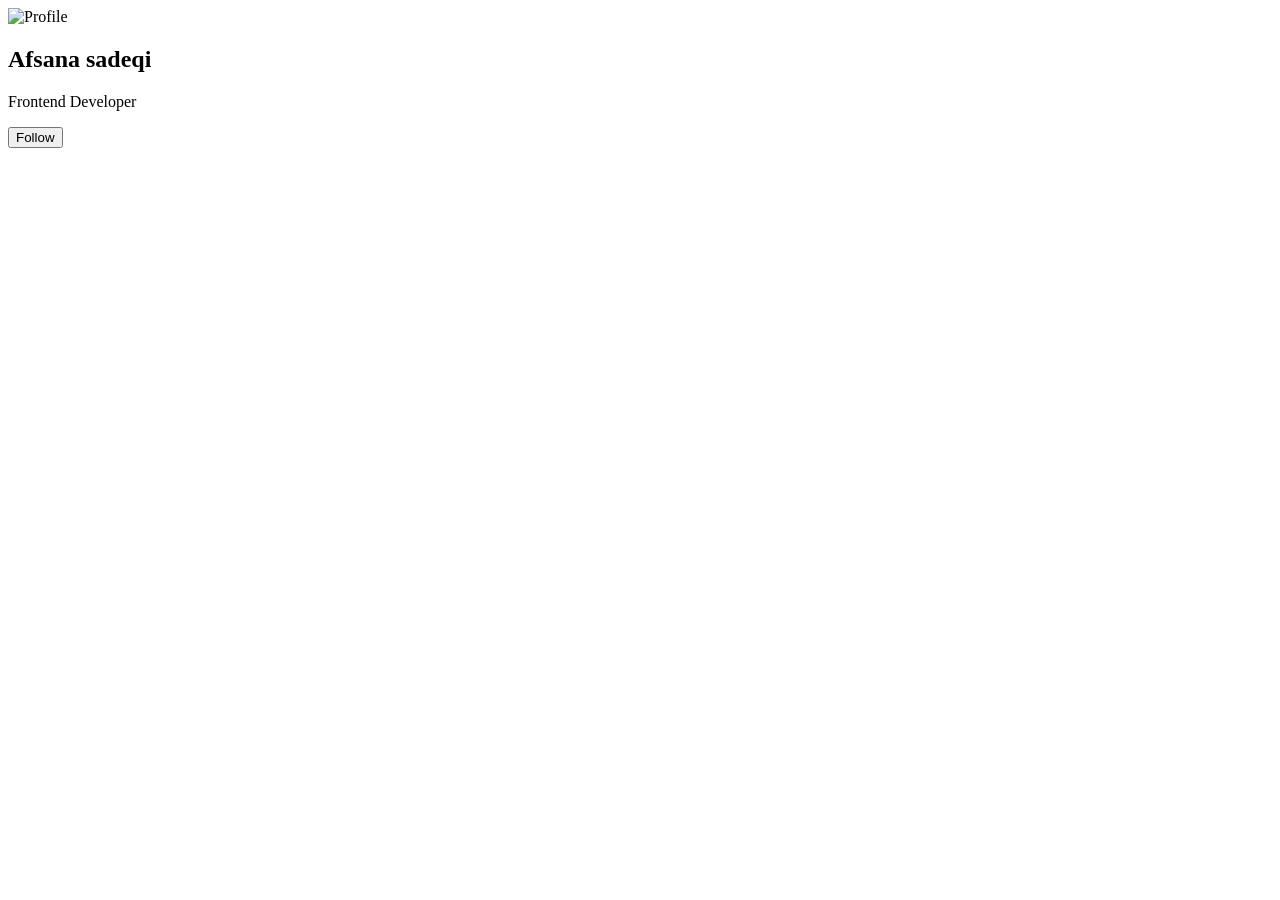
==== index.html @ b7afbf4c "create index" ====
<!DOCTYPE html>
<html lang="en">
<head>
    <meta charset="UTF-8">
    <meta name="viewport" content="width=device-width, initial-scale=1.0">
    <title>Profile Card</title>
    <link rel="stylesheet" href="style.css">
</head>
<body>

<div class="card">
    <img src="https://via.placeholder.com/150" alt="Profile">
    <h2>Afsana sadeqi</h2>
    <p>Frontend Developer</p>
    <button>Follow</button>
</div>

</body>
</html>
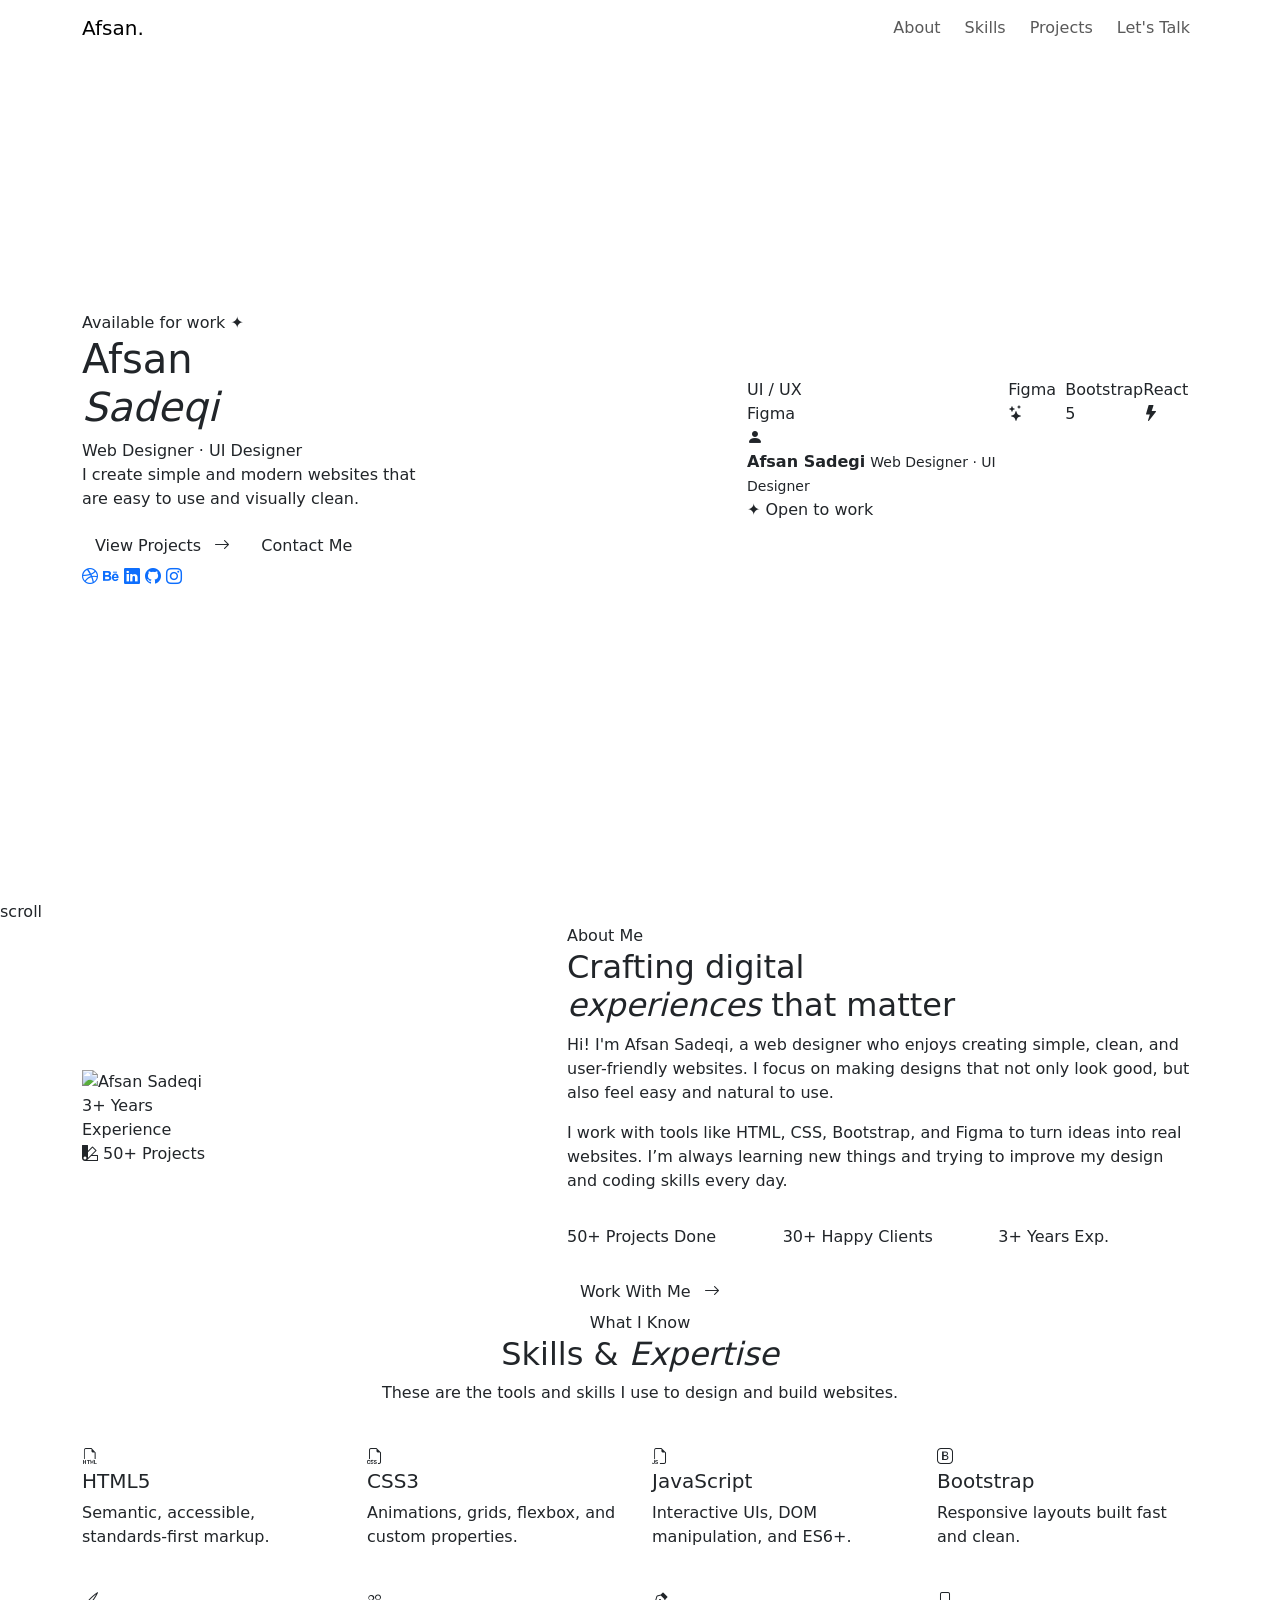
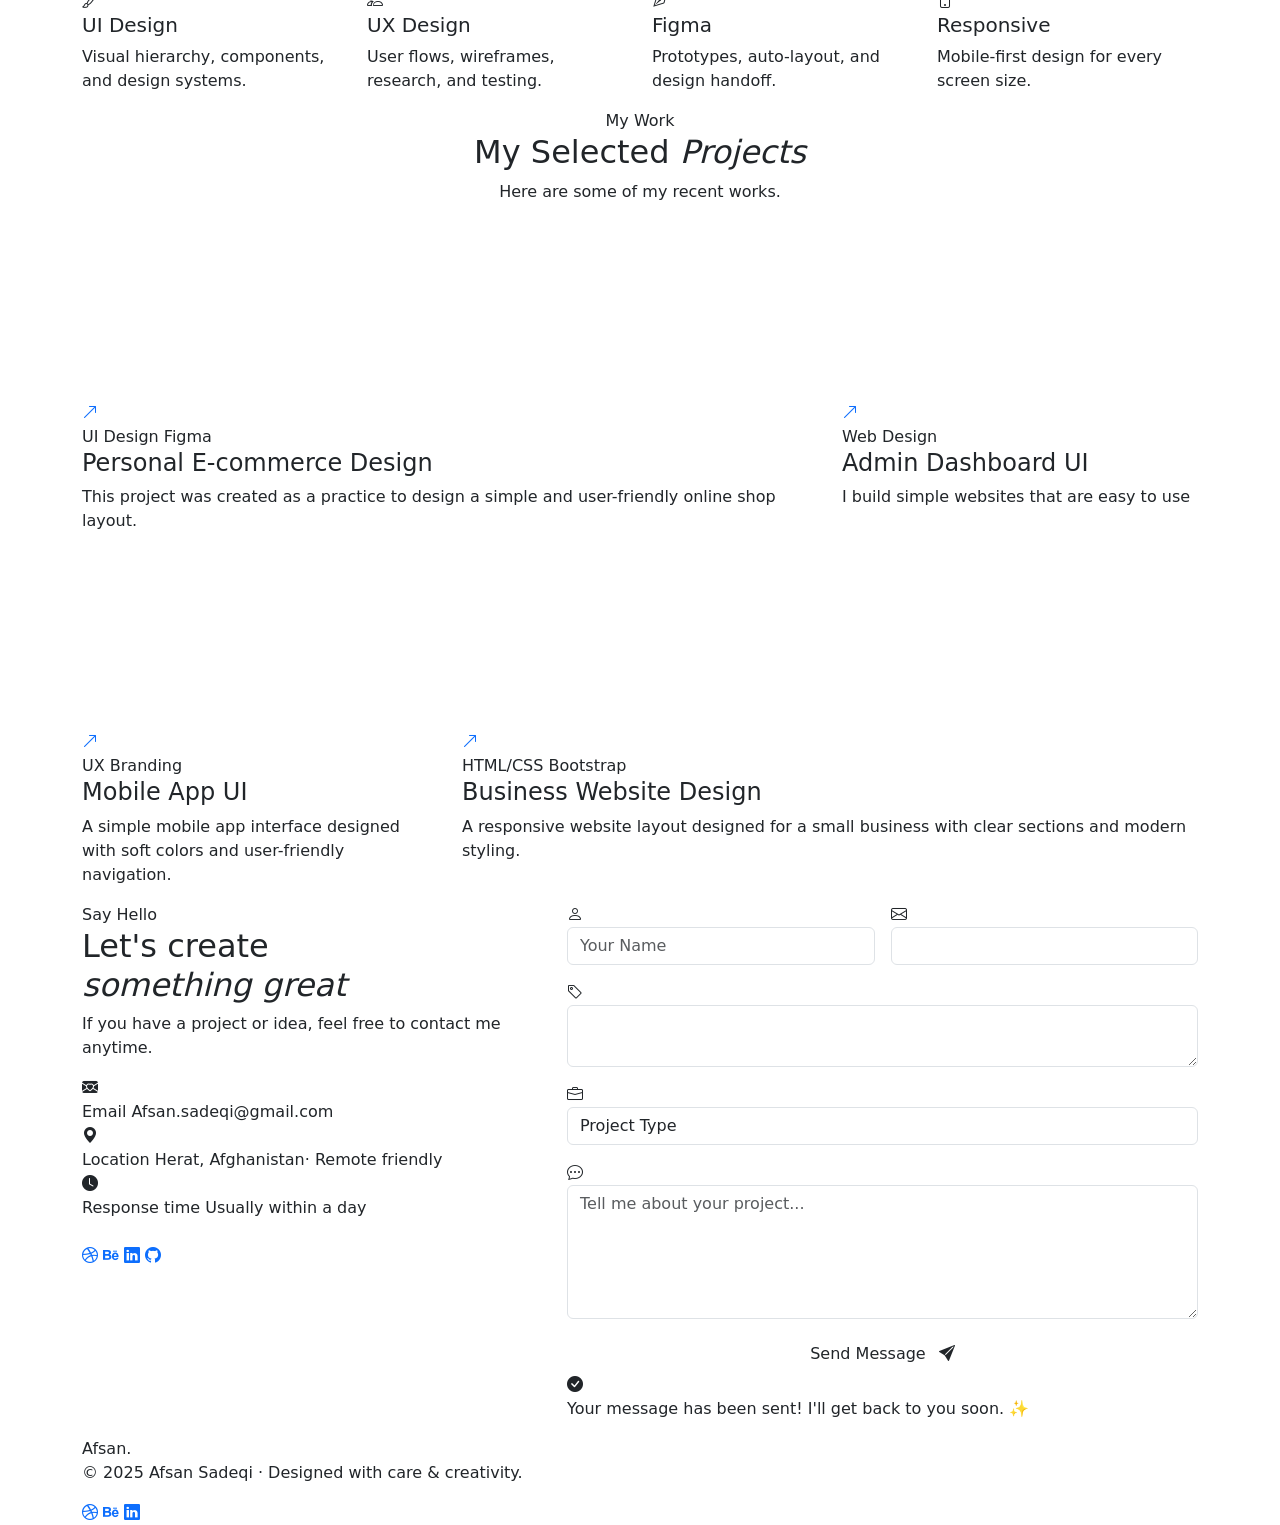
==== commit fa41926c: "new index" ====
--- a/index.html
+++ b/index.html
@@ -1,19 +1,549 @@
 <!DOCTYPE html>
 <html lang="en">
 <head>
-    <meta charset="UTF-8">
-    <meta name="viewport" content="width=device-width, initial-scale=1.0">
-    <title>Profile Card</title>
-    <link rel="stylesheet" href="style.css">
+  <meta charset="UTF-8" />
+  <meta name="viewport" content="width=device-width, initial-scale=1.0" />
+  <title>Afsan Sadegi — Web Designer</title>
+
+  <!-- Bootstrap 5 -->
+  <link href="https://cdn.jsdelivr.net/npm/bootstrap@5.3.2/dist/css/bootstrap.min.css" rel="stylesheet" />
+
+  <!-- Google Fonts: Playfair Display + DM Sans -->
+  <link href="https://fonts.googleapis.com/css2?family=Playfair+Display:ital,wght@0,600;0,700;1,500&family=DM+Sans:wght@300;400;500;600&display=swap" rel="stylesheet" />
+
+  <!-- Bootstrap Icons -->
+  <link href="https://cdn.jsdelivr.net/npm/bootstrap-icons@1.11.3/font/bootstrap-icons.css" rel="stylesheet" />
+
+  <link rel="stylesheet" href="css/style.css" />
 </head>
 <body>
 
-<div class="card">
-    <img src="https://via.placeholder.com/150" alt="Profile">
-    <h2>Afsana sadeqi</h2>
-    <p>Frontend Developer</p>
-    <button>Follow</button>
-</div>
-
+  <!--NAVBAR -->
+  <nav class="navbar navbar-expand-lg fixed-top" id="mainNav">
+    <div class="container">
+      <a class="navbar-brand" href="#hero">
+        <span class="brand-dot"></span>Afsan<span class="brand-accent">.</span>
+      </a>
+      <button class="navbar-toggler" type="button" data-bs-toggle="collapse" data-bs-target="#navMenu">
+        <span class="toggler-icon"></span>
+        <span class="toggler-icon"></span>
+        <span class="toggler-icon"></span>
+      </button>
+      <div class="collapse navbar-collapse" id="navMenu">
+        <ul class="navbar-nav ms-auto align-items-lg-center gap-lg-2">
+          <li class="nav-item"><a class="nav-link" href="#about">About</a></li>
+          <li class="nav-item"><a class="nav-link" href="#skills">Skills</a></li>
+          <li class="nav-item"><a class="nav-link" href="#projects">Projects</a></li>
+          <li class="nav-item"><a class="nav-link nav-cta" href="#contact">Let's Talk</a></li>
+        </ul>
+      </div>
+    </div>
+  </nav>
+
+  <!-- HERO  -->
+  <section id="hero">
+    <!-- Animated background shapes -->
+    <div class="hero-shapes" aria-hidden="true">
+      <div class="shape shape-1"></div>
+      <div class="shape shape-2"></div>
+      <div class="shape shape-3"></div>
+      <div class="shape shape-4"></div>
+      <div class="shape shape-5"></div>
+    </div>
+
+    <div class="container hero-inner">
+      <div class="row align-items-center min-vh-100 py-5">
+
+        <!-- LEFT: Text -->
+        <div class="col-lg-7 hero-text-col">
+          <div class="hero-tag reveal-up">Available for work ✦</div>
+          <h1 class="hero-name reveal-up delay-1">
+            Afsan<br />
+            <em>Sadeqi</em>
+          </h1>
+          <div class="hero-title-row reveal-up delay-2">
+            <span class="hero-title-badge">Web Designer</span>
+            <span class="divider-dot">·</span>
+            <span class="hero-title-badge">UI Designer</span>
+          </div>
+          <p class="af-hero-text reveal-up delay-3">
+         I create simple and modern websites that<br class="d-none d-md-block" />
+             are easy to use and visually clean.
+          </p>
+          <div class="hero-buttons reveal-up delay-4">
+            <a href="#projects" class="btn btn-primary-custom">
+              View Projects <i class="bi bi-arrow-right ms-2"></i>
+            </a>
+            <a href="#contact" class="btn btn-outline-custom">
+              Contact Me
+            </a>
+          </div>
+
+          <!-- Social icons -->
+          <div class="hero-socials reveal-up delay-5">
+            <a href="#" class="social-link" aria-label="Dribbble"><i class="bi bi-dribbble"></i></a>
+            <a href="#" class="social-link" aria-label="Behance"><i class="bi bi-behance"></i></a>
+            <a href="#" class="social-link" aria-label="LinkedIn"><i class="bi bi-linkedin"></i></a>
+            <a href="#" class="social-link" aria-label="GitHub"><i class="bi bi-github"></i></a>
+            <a href="#" class="social-link" aria-label="Instagram"><i class="bi bi-instagram"></i></a>
+          </div>
+        </div>
+
+        <!-- RIGHT: Visual element -->
+        <div class="col-lg-5 hero-visual-col d-none d-lg-flex reveal-right">
+          <div class="hero-card-stack">
+            <div class="hcard hcard-back">
+              <span>UI / UX</span>
+            </div>
+            <div class="hcard hcard-mid">
+              <span>Figma</span>
+            </div>
+            <div class="hcard hcard-front">
+              <div class="hcard-avatar">
+                <i class="bi bi-person-fill"></i>
+              </div>
+              <div class="hcard-info">
+                <strong>Afsan Sadegi</strong>
+                <small>Web Designer · UI Designer</small>
+              </div>
+              <div class="hcard-badge">✦ Open to work</div>
+            </div>
+          </div>
+
+          <!-- Floating pills -->
+          <div class="float-pill pill-1">Figma <i class="bi bi-stars"></i></div>
+          <div class="float-pill pill-2">Bootstrap 5</div>
+          <div class="float-pill pill-3">React <i class="bi bi-lightning-fill"></i></div>
+        </div>
+
+      </div>
+    </div>
+
+    <!-- Scroll indicator -->
+    <div class="scroll-hint">
+      <span>scroll</span>
+      <div class="scroll-line"></div>
+    </div>
+  </section>
+
+  <!-- ABOUT-->
+  <section id="about" class="section-about">
+    <div class="container">
+
+<!-- <div class="section-header text-center">
+
+  <div class="section-label">About Me</div>
+
+  <h2 class="section-title">
+    Crafting digital <br />
+    <em>experiences</em> that matter
+  </h2>
+
+</div> -->
+
+
+
+      <div class="row align-items-center g-5">
+
+        <!-- Image -->
+        <div class="col-lg-5 reveal-left">
+          <div class="about-img-wrap">
+            <div class="about-img-bg"></div>
+            <div class="about-img-frame">
+              <img src="images/afsan.jpg" alt="Afsan Sadeqi" class="about-img" />
+            </div>
+            <div class="about-img-badge">
+              <span class="badge-num">3+</span>
+              <span class="badge-label">Years<br/>Experience</span>
+            </div>
+            <div class="about-img-badge2">
+              <i class="bi bi-palette2"></i>
+              <span>50+ Projects</span>
+            </div>
+          </div>
+        </div>
+
+        <!-- Text -->
+        <div class="col-lg-7 reveal-right">
+           <div class="section-label">About Me</div> 
+           <h2 class="section-title">
+            Crafting digital<br /><em>experiences</em> that matter
+          </h2> 
+          <p class="about-desc">
+              Hi! I'm Afsan Sadeqi, a web designer who enjoys creating simple, clean, and user-friendly websites. I focus on making designs that not only look good, but also feel easy and natural to use.
+             </p>
+
+                    <p class="about-desc">
+                   I work with tools like HTML, CSS, Bootstrap, and Figma to turn ideas into real websites. I’m always learning new things and trying to improve my design and coding skills every day.
+                       </p>
+
+          <div class="about-stats row g-3 mt-2">
+            <div class="col-4">
+              <div class="stat-card">
+                <span class="stat-num">50+</span>
+                <span class="stat-label">Projects Done</span>
+              </div>
+            </div>
+            <div class="col-4">
+              <div class="stat-card">
+                <span class="stat-num">30+</span>
+                <span class="stat-label">Happy Clients</span>
+              </div>
+            </div>
+            <div class="col-4">
+              <div class="stat-card">
+                <span class="stat-num">3+</span>
+                <span class="stat-label">Years Exp.</span>
+              </div>
+            </div>
+          </div>
+
+          <a href="#contact" class="btn btn-primary-custom mt-4">
+            Work With Me <i class="bi bi-arrow-right ms-2"></i>
+          </a>
+        </div>
+
+      </div>
+    </div>
+  </section>
+
+  <!-- SKILLS -->
+  <section id="skills" class="section-skills">
+    <div class="container">
+      <div class="section-header text-center reveal-up">
+        <div class="section-label">What I Know</div>
+        <h2 class="section-title">Skills &amp; <em>Expertise</em></h2>
+        <p class="section-sub">These are the tools and skills I use to design and build websites.</p>
+      </div>
+
+      <div class="row g-4 justify-content-center mt-2">
+
+        <div class="col-6 col-md-4 col-lg-3 reveal-up delay-1">
+          <div class="af-skill">
+            <div class="skill-icon"style="--c:#6366F1">
+              <i class="bi bi-filetype-html"></i>
+            </div>
+            <h5>HTML5</h5>
+            <p>Semantic, accessible, standards-first markup.</p>
+            <div class="skill-bar"><div class="skill-fill" data-width="92"></div></div>
+          </div>
+        </div>
+
+        <div class="col-6 col-md-4 col-lg-3 reveal-up delay-2">
+          <div class="af-skill">
+            <div class="skill-icon" style="--c:#F472B6">
+              <i class="bi bi-filetype-css"></i>
+            </div>
+            <h5>CSS3</h5>
+            <p>Animations, grids, flexbox, and custom properties.</p>
+            <div class="skill-bar"><div class="skill-fill" data-width="88"></div></div>
+          </div>
+        </div>
+
+        <div class="col-6 col-md-4 col-lg-3 reveal-up delay-3">
+          <div class="af-skill">
+            <div class="skill-icon" style="--c:#FBBF24">
+              <i class="bi bi-filetype-js"></i>
+            </div>
+            <h5>JavaScript</h5>
+            <p>Interactive UIs, DOM manipulation, and ES6+.</p>
+            <div class="skill-bar"><div class="skill-fill" data-width="80"></div></div>
+          </div>
+        </div>
+
+        <div class="col-6 col-md-4 col-lg-3 reveal-up delay-4">
+          <div class="af-skill">
+            <div class="skill-icon" style="--c:#6366F1">
+              <i class="bi bi-bootstrap"></i>
+            </div>
+            <h5>Bootstrap</h5>
+            <p>Responsive layouts built fast and clean.</p>
+            <div class="skill-bar"><div class="skill-fill" data-width="90"></div></div>
+          </div>
+        </div>
+
+        <div class="col-6 col-md-4 col-lg-3 reveal-up delay-1">
+          <div class="af-skill">
+            <div class="skill-icon" style="--c:#F472B6">
+              <i class="bi bi-brush"></i>
+            </div>
+            <h5>UI Design</h5>
+            <p>Visual hierarchy, components, and design systems.</p>
+            <div class="skill-bar"><div class="skill-fill" data-width="93"></div></div>
+          </div>
+        </div>
+
+        <div class="col-6 col-md-4 col-lg-3 reveal-up delay-2">
+          <div class="af-skill">
+            <div class="skill-icon" style="--c:#FBBF24">
+              <i class="bi bi-people"></i>
+            </div>
+            <h5>UX Design</h5>
+            <p>User flows, wireframes, research, and testing.</p>
+            <div class="skill-bar"><div class="skill-fill" data-width="85"></div></div>
+          </div>
+        </div>
+
+        <div class="col-6 col-md-4 col-lg-3 reveal-up delay-3">
+          <div class="af-skill">
+            <div class="skill-icon" style="--c:#6366F1">
+              <i class="bi bi-vector-pen"></i>
+            </div>
+            <h5>Figma</h5>
+            <p>Prototypes, auto-layout, and design handoff.</p>
+            <div class="skill-bar"><div class="skill-fill" data-width="96"></div></div>
+          </div>
+        </div>
+
+        <div class="col-6 col-md-4 col-lg-3 reveal-up delay-4">
+          <div class="af-skill">
+            <div class="skill-icon" style="--c:#F472B6">
+              <i class="bi bi-phone"></i>
+            </div>
+            <h5>Responsive</h5>
+            <p>Mobile-first design for every screen size.</p>
+            <div class="skill-bar"><div class="skill-fill" data-width="94"></div></div>
+          </div>
+        </div>
+
+      </div>
+    </div>
+  </section>
+
+  <!-- PROJECTS -->
+  <section id="projects" class="section-projects">
+    <div class="container">
+      <div class="section-header text-center reveal-up">
+        <div class="section-label">My Work</div>
+        <h2 class="section-title">My Selected <em>Projects</em></h2>
+        <p class="section-sub">Here are some of my recent works.</p>
+      </div>
+
+      <div class="row g-4 mt-2 projects-grid">
+
+        <!-- Project 1 — large -->
+        <div class="col-lg-8 reveal-up delay-1">
+          <div class="af-project project-card-large">
+            <div class="project-video-wrap">
+              <video autoplay muted loop playsinline>
+                <source src="videos/project1.mp4" type="video/mp4" />
+              </video>
+              <div class="project-overlay">
+                <a  href="mailto:afsan.sadeqi@gmail.com"  class="project-link-btn"><i class="bi bi-arrow-up-right"></i></a>
+              </div>
+            </div>
+            <div class="project-info">
+              <div class="project-tags">
+                <span class="ptag">UI Design</span>
+                <span class="ptag">Figma</span>
+              </div>
+              
+                 <h4>Personal E-commerce Design</h4>
+                   <p>This project was created as a practice to design a simple and user-friendly online shop layout.</p>
+
+            </div>
+          </div>
+        </div>
+
+        <!-- Project 2 — small -->
+        <div class="col-lg-4 reveal-up delay-2">
+          <div class="af-project h-100">
+            <div class="project-video-wrap">
+              <video autoplay muted loop playsinline>
+                <source src="videos/project2.mp4" type="video/mp4" />
+                     </video>
+
+              <div class="project-overlay">
+                <a href="mailto:afsan.sadeqi@gmail.com" class="project-link-btn"><i class="bi bi-arrow-up-right"></i></a>
+              </div>
+            </div>
+            <div class="project-info">
+              <div class="project-tags">
+                <span class="ptag">Web Design</span>
+              </div>
+              
+                     <h4>Admin Dashboard UI</h4>
+                    <p>I build simple websites that are easy to use</p>
+
+            </div>
+          </div>
+        </div>
+
+        <!-- Project 3 — small -->
+        <div class="col-lg-4 reveal-up delay-1">
+          <div class="af-project h-100">
+            <div class="project-video-wrap">
+              <video autoplay muted loop playsinline>
+                <source src="videos/project3.mp4" type="video/mp4" />
+              </video>
+              <div class="project-overlay">
+                <a href="mailto:afsan.sadeqi@gmail.com" class="project-link-btn"><i class="bi bi-arrow-up-right"></i></a>
+              </div>
+            </div>
+            <div class="project-info">
+              <div class="project-tags">
+                <span class="ptag">UX</span>
+                <span class="ptag">Branding</span>
+              </div>
+              <h4>Mobile App UI</h4>
+                <p>A simple mobile app interface designed with soft colors and user-friendly navigation.</p>
+
+
+            </div>
+          </div>
+        </div>
+
+        <!-- Project 4 — large -->
+        <div class="col-lg-8 reveal-up delay-2">
+          <div class="af-project project-card-large">
+            <div class="project-video-wrap">
+              <video autoplay muted loop playsinline>
+                <source src="videos/project4.mp4" type="video/mp4" />
+              </video>
+              <div class="project-overlay">
+                <a href="mailto:afsan.sadeqi@gmail.com"  class="project-link-btn"><i class="bi bi-arrow-up-right"></i></a>
+              </div>
+            </div>
+            <div class="project-info">
+              <div class="project-tags">
+                <span class="ptag">HTML/CSS</span>
+                <span class="ptag">Bootstrap</span>
+              </div>
+              <h4>Business Website Design</h4>
+<p>A responsive website layout designed for a small business with clear sections and modern styling.</p>
+            </div>
+          </div>
+        </div>
+
+      </div>
+    </div>
+  </section>
+
+  <!-- CONTACT-->
+   
+  <section id="contact" class="section-contact">
+    <div class="container">
+
+      <div class="row g-5 align-items-start">
+
+        <!-- Left: Info -->
+        <div class="col-lg-5 reveal-left">
+          <div class="section-label">Say Hello</div>
+          <h2 class="section-title">Let's create<br /><em>something great</em></h2>
+          <p class="contact-intro">
+            If you have a project or idea, feel free to contact me anytime.
+              </p>
+
+          <div class="contact-info-list">
+            <div class="contact-info-item">
+              <div class="ci-icon"><i class="bi bi-envelope-heart-fill"></i></div>
+              <div>
+                <span class="ci-label">Email</span>
+                <span class="ci-val">Afsan.sadeqi@gmail.com</span>
+              </div>
+            </div>
+            <div class="contact-info-item">
+              <div class="ci-icon"><i class="bi bi-geo-alt-fill"></i></div>
+              <div>
+                <span class="ci-label">Location</span>
+                <span class="ci-val">Herat, Afghanistan· Remote friendly</span>
+              </div>
+            </div>
+            <div class="contact-info-item">
+              <div class="ci-icon"><i class="bi bi-clock-fill"></i></div>
+              <div>
+                <span class="ci-label">Response time</span>
+                <span class="ci-val">Usually within a day</span>
+              </div>
+            </div>
+          </div>
+
+          <div class="contact-socials mt-4">
+            <a href="mailto:afsan.sadeqi@gmail.com" class="social-link"><i class="bi bi-dribbble"></i></a>
+            <a href="mailto:afsan.sadeqi@gmail.com" class="social-link"><i class="bi bi-behance"></i></a>
+            <a href="mailto:afsan.sadeqi@gmail.com" class="social-link"><i class="bi bi-linkedin"></i></a>
+            <a href="mailto:afsan.sadeqi@gmail.com" class="social-link"><i class="bi bi-github"></i></a>
+          </div>
+        </div>
+
+        <!-- Right: Form -->
+        <div class="col-lg-7 reveal-right">
+          <div class="contact-form-card">
+            <div class="form-row-group row g-3">
+
+              <div class="col-md-6">
+                <div class="form-field">
+                  <i class="bi bi-person field-icon"></i>
+                 <input type="text" placeholder="Your Name" class="form-control contact-input">
+                </div>
+              </div>
+              <div class="col-md-6">
+                <div class="form-field">
+                  <i class="bi bi-envelope field-icon"></i>
+                 <input type="email" class="form-control contact-input">
+                </div>
+              </div>
+              <div class="col-12">
+                <div class="form-field">
+                  <i class="bi bi-tag field-icon"></i>
+                  <textarea class="form-control contact-input"></textarea>
+                </div>
+              </div>
+              <div class="col-12">
+                <div class="form-field form-field-select">
+                  <i class="bi bi-briefcase field-icon"></i>
+                  <select class="form-control form-select-custom">
+                    <option value="" disabled selected>Project Type</option>
+                    <option>Web Design</option>
+                    <option>UI / UX Design</option>
+                    <option>Figma Prototype</option>
+                    <option>Other</option>
+                  </select>
+                </div>
+              </div>
+              <div class="col-12">
+                <div class="form-field form-field-textarea">
+                  <i class="bi bi-chat-dots field-icon"></i>
+                  <textarea class="form-control" rows="5" placeholder="Tell me about your project..."></textarea>
+                </div>
+              </div>
+              <div class="col-12">
+                <button type="button" class="btn btn-primary-custom w-100 btn-submit" id="submitBtn">
+                  <span class="btn-label">Send Message</span>
+                  <i class="bi bi-send-fill ms-2"></i>
+                </button>
+              </div>
+
+            </div>
+
+            <div class="form-success" id="formSuccess">
+              <i class="bi bi-check-circle-fill"></i>
+              <p>Your message has been sent! I'll get back to you soon. ✨</p>
+            </div>
+          </div>
+        </div>
+
+      </div>
+    </div>
+  </section>
+
+  <!-- FOOTER -->
+  <footer class="site-footer">
+    <div class="container">
+      <div class="footer-inner">
+        <div class="footer-brand">Afsan<span>.</span></div>
+        <p class="footer-copy">© 2025 Afsan Sadeqi · Designed with care &amp; creativity.</p>
+        <div class="footer-socials">
+          <a href="mailto:afsan.sadeqi@gmail.com" aria-label="Dribbble"><i class="bi bi-dribbble"></i></a>
+          <a  href="mailto:afsan.sadeqi@gmail.com"  aria-label="Behance"><i class="bi bi-behance"></i></a>
+          <a  href="mailto:afsan.sadeqi@gmail.com"    aria-label="LinkedIn"><i class="bi bi-linkedin"></i></a>
+        </div>
+      </div>
+    </div>
+  </footer>
+
+  <!-- Bootstrap JS -->
+  <script src="https://cdn.jsdelivr.net/npm/bootstrap@5.3.2/dist/js/bootstrap.bundle.min.js"></script>
+  <script src="js/script.js"></script>
 </body>
-</html>+</html>
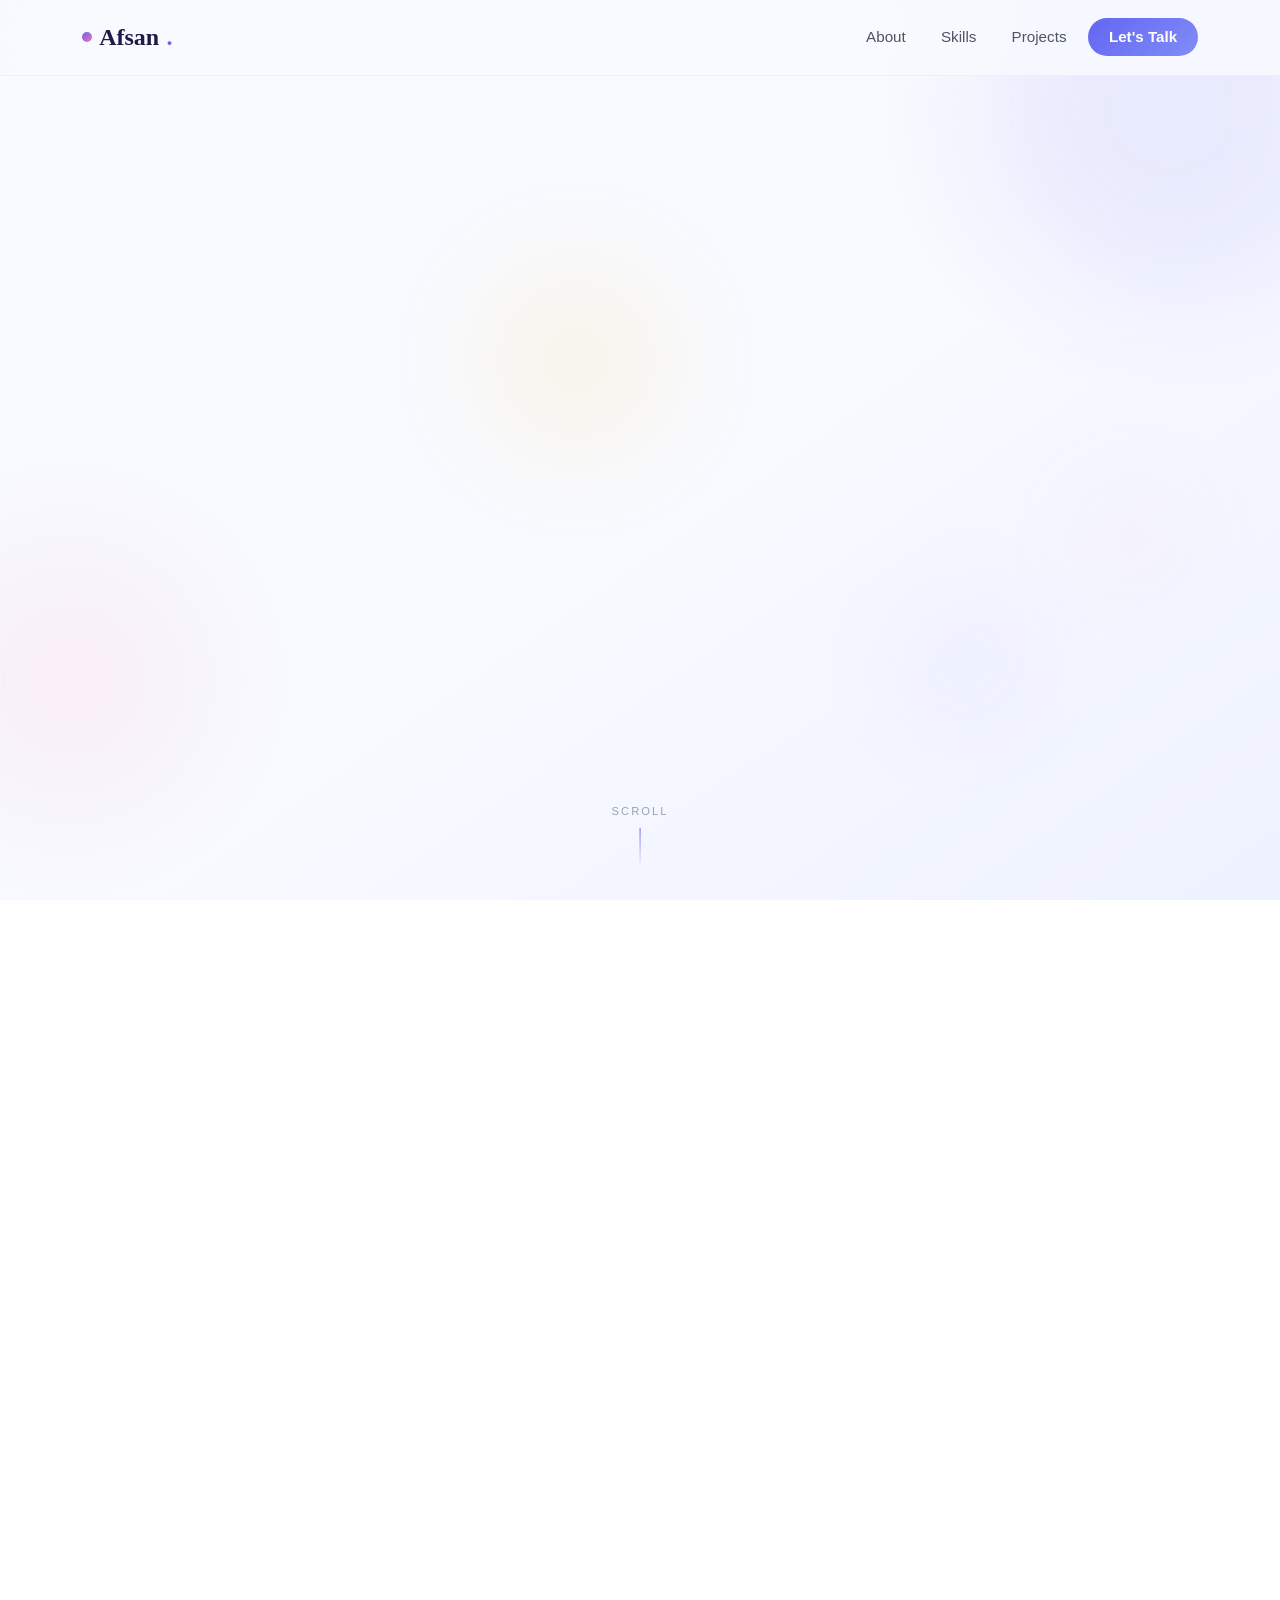
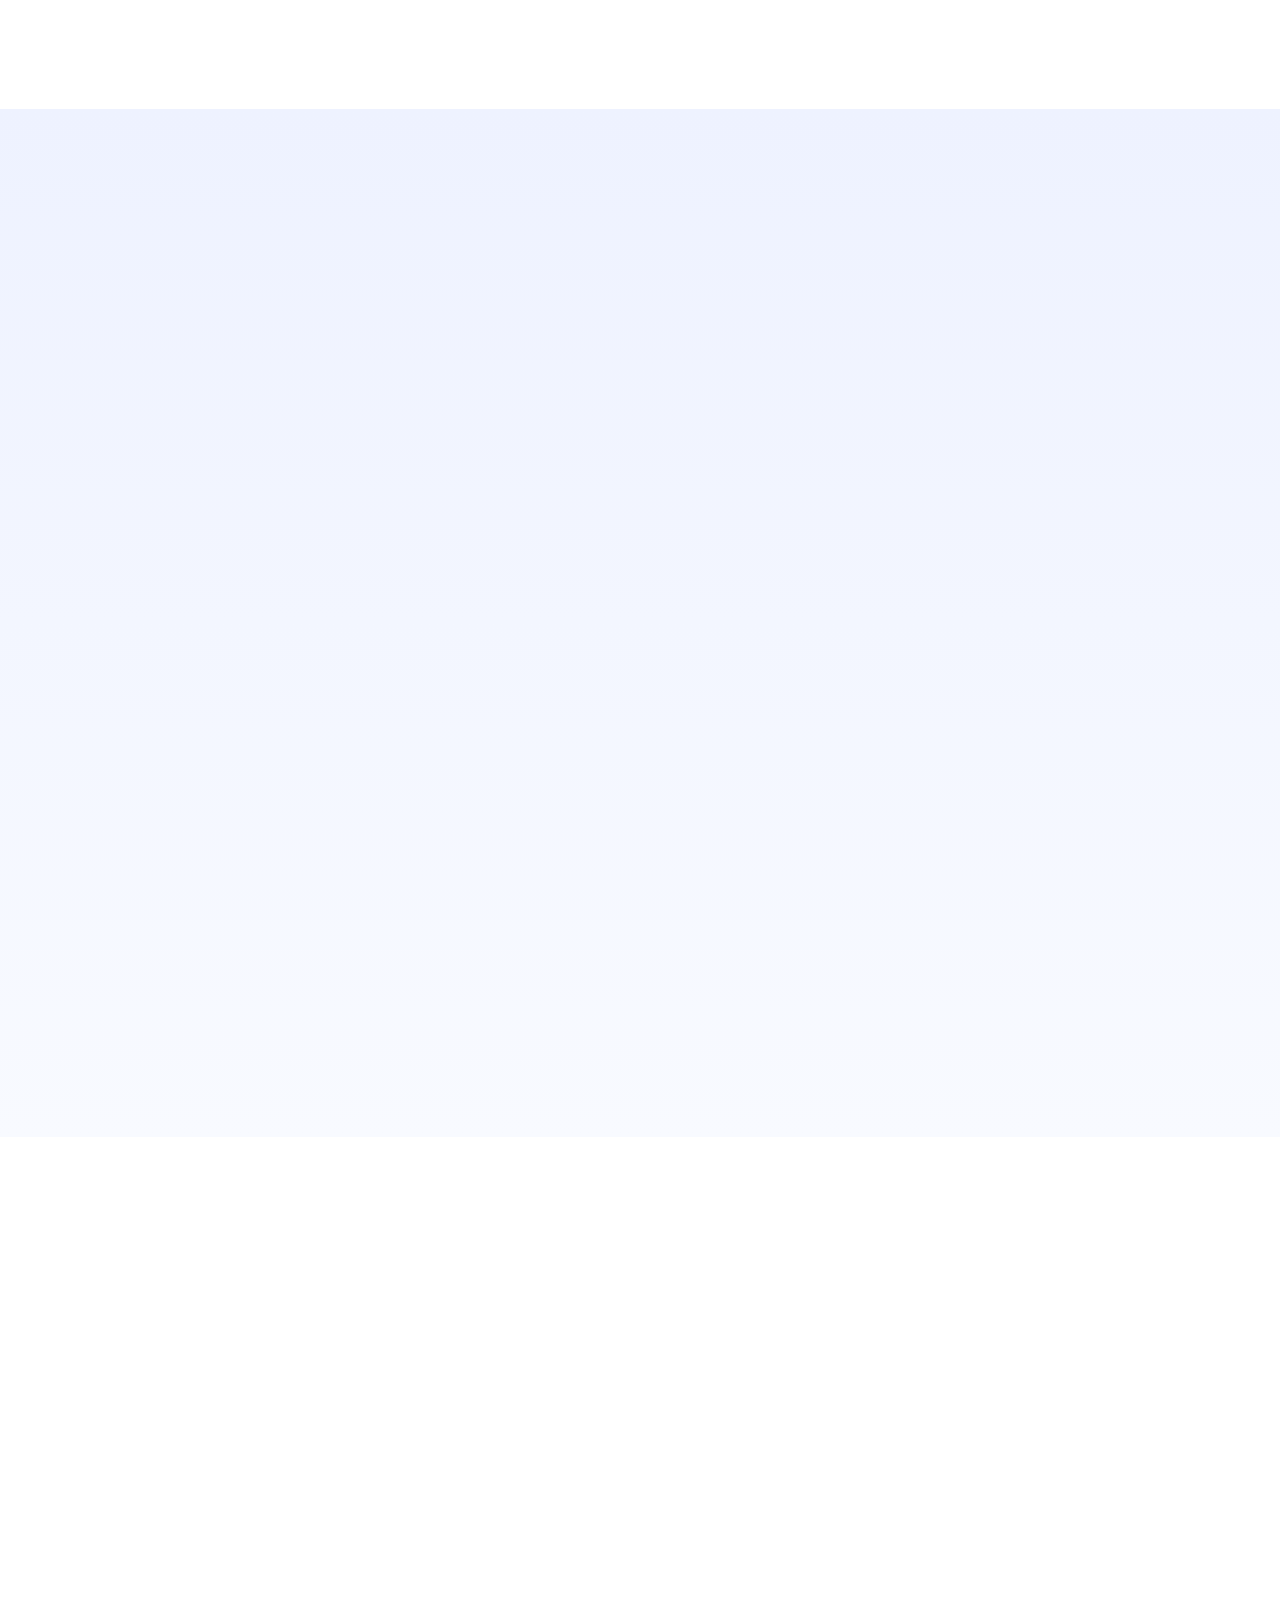
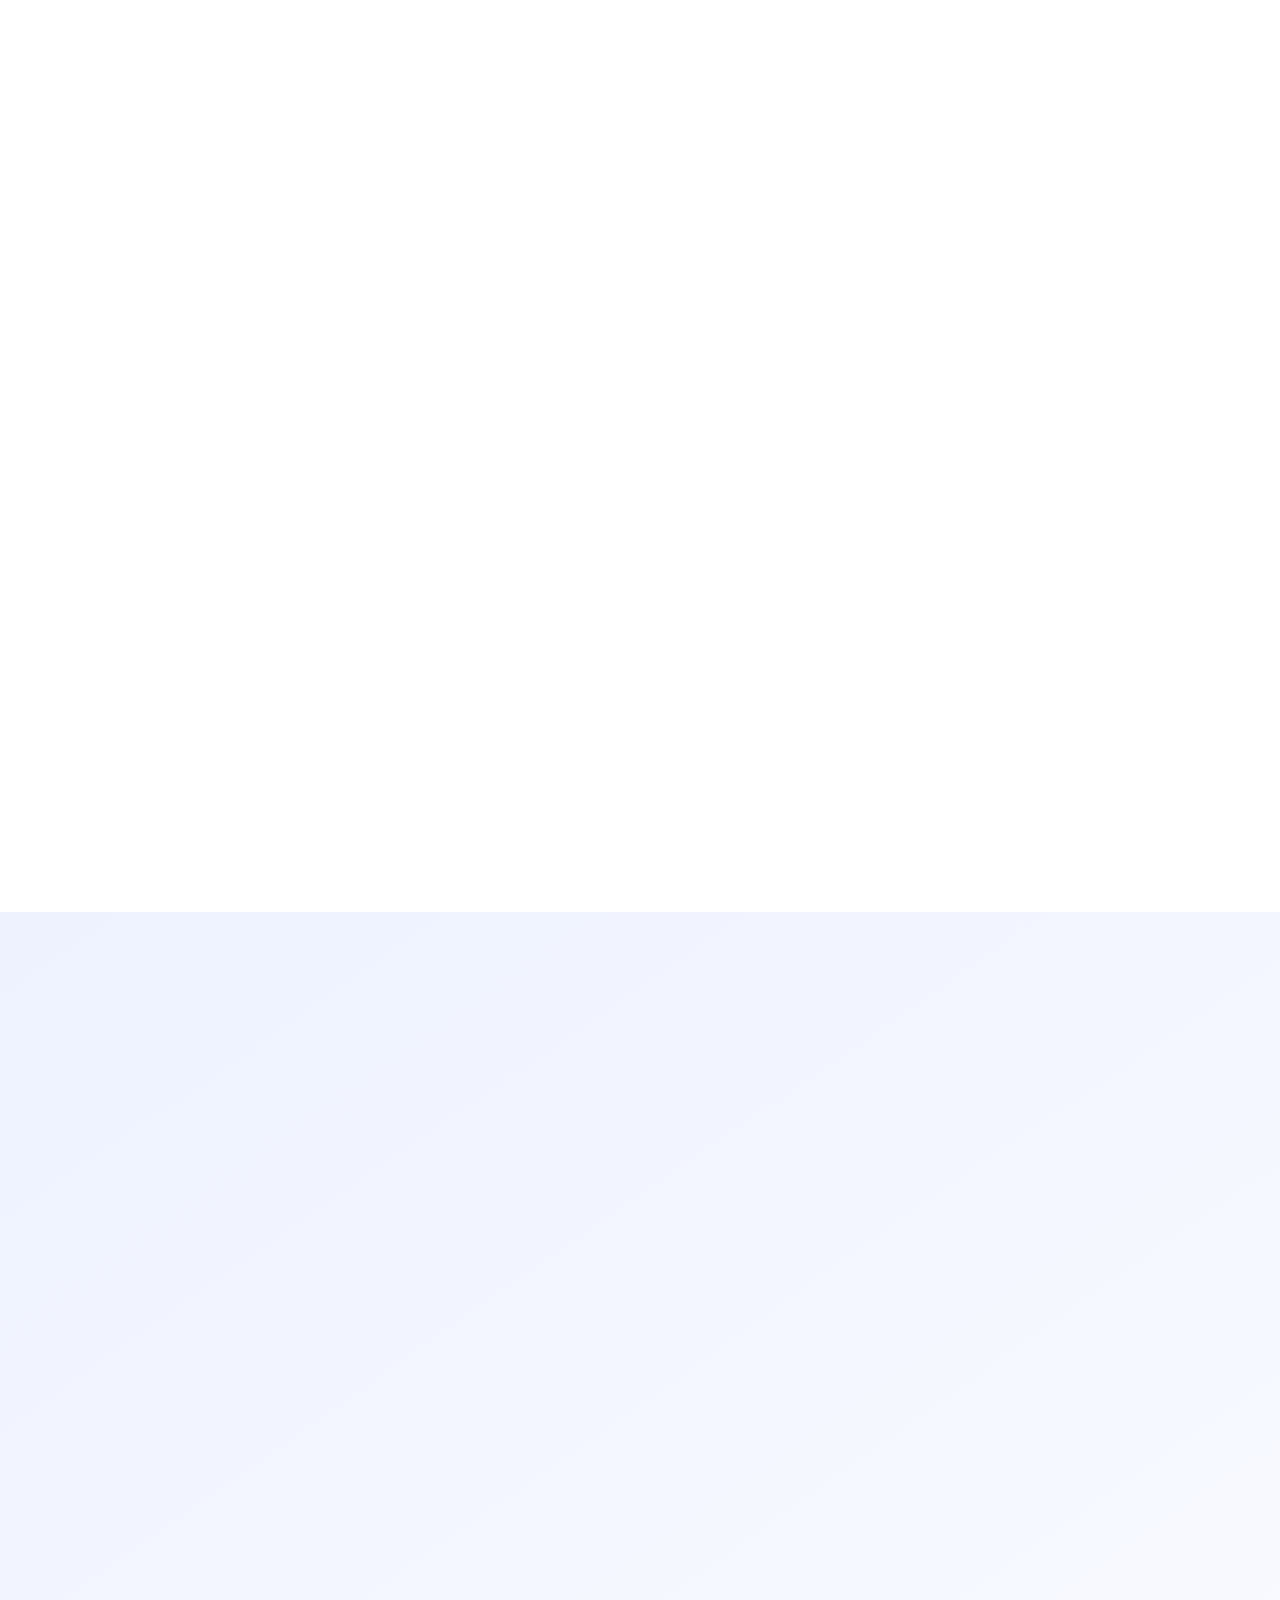
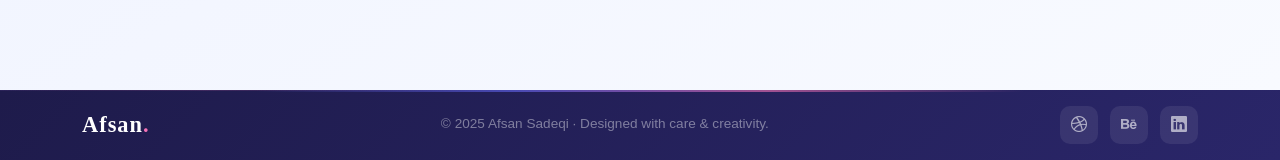
==== commit 429c05f4: "new index" ====
--- a/index.html
+++ b/index.html
@@ -129,20 +129,6 @@
   <!-- ABOUT-->
   <section id="about" class="section-about">
     <div class="container">
-
-<!-- <div class="section-header text-center">
-
-  <div class="section-label">About Me</div>
-
-  <h2 class="section-title">
-    Crafting digital <br />
-    <em>experiences</em> that matter
-  </h2>
-
-</div> -->
-
-
-
       <div class="row align-items-center g-5">
 
         <!-- Image -->
@@ -150,7 +136,7 @@
           <div class="about-img-wrap">
             <div class="about-img-bg"></div>
             <div class="about-img-frame">
-              <img src="images/afsan.jpg" alt="Afsan Sadeqi" class="about-img" />
+              <img src="images/afsana.jpg" alt="Afsan Sadeqi" class="about-img" />
             </div>
             <div class="about-img-badge">
               <span class="badge-num">3+</span>
@@ -361,9 +347,9 @@
               <div class="project-tags">
                 <span class="ptag">Web Design</span>
               </div>
-              
+         
                      <h4>Admin Dashboard UI</h4>
-                    <p>I build simple websites that are easy to use</p>
+                    <p>I build simple websites that are easy to use</p> 
 
             </div>
           </div>
--- a/css/style.css
+++ b/css/style.css
@@ -0,0 +1,2029 @@
+/* ROOT VARIABLES */
+:root {
+ 
+
+--bg-main:    #F8FAFF;
+--bg-alt:     #EEF2FF;
+
+
+--primary:    #6366F1;
+ --primary-dk: #4F46E5;
+
+
+  --pink:       #F472B6;
+  --yellow:     #FBBF24;
+ 
+--text-dark:  #1E1B4B;
+
+  --text-mid:   #4B5563;
+  --text-light: #9CA3AF;
+  --white:      #FFFFFF;
+  --radius-sm:  10px;
+  --radius-md:  18px;
+  --radius-lg:  28px;
+  --shadow-sm:  0 2px 12px rgba(99,102,241,.08);
+  --shadow-md:  0 8px 32px rgba(99,102,241,.13);
+  --shadow-lg:  0 20px 60px rgba(99,102,241,.17);
+  --font-display: 'Playfair Display', serif;
+  --font-body:    'DM Sans', sans-serif;
+  --transition:   all .35s cubic-bezier(.4,0,.2,1);
+}
+
+/* BASE */
+*, *::before, *::after { box-sizing: border-box; margin: 0; padding: 0; }
+
+html { scroll-behavior: smooth; }
+
+body {
+  font-family: var(--font-body);
+  background-color: var(--bg-main);
+  color: var(--text-dark);
+  overflow-x: hidden;
+}
+
+img, video { max-width: 100%; display: block; }
+
+a { text-decoration: none; color: inherit; }
+
+em { font-style: italic; }
+
+/* TYPOGRAPHY */
+.section-label {
+  display: inline-block;
+  font-size: .8rem;
+  font-weight: 600;
+  letter-spacing: .14em;
+  text-transform: uppercase;
+  color: var(--primary);
+  background: rgba(99,102,241,.1);
+  padding: .3rem .9rem;
+  border-radius: 50px;
+  margin-bottom: 1rem;
+}
+
+.af-section {
+  font-family: var(--font-display);
+  font-size: clamp(2rem, 4vw, 2.8rem);
+  font-weight: 700;
+  color: var(--text-dark);
+  line-height: 1.2;
+}
+
+.section-title em {
+  color: var(--primary);
+  font-style: italic;
+}
+
+.section-sub {
+  font-size: 1.05rem;
+  color: var(--text-mid);
+  max-width: 520px;
+  margin: .8rem auto 0;
+}
+
+/* BUTTONS */
+.btn-primary-custom {
+  background: linear-gradient(135deg, var(--primary), #818CF8);
+  color: var(--white);
+  border: none;
+  padding: .82rem 2rem;
+  border-radius: 50px;
+  font-size: .95rem;
+  font-weight: 600;
+  font-family: var(--font-body);
+  display: inline-flex;
+  align-items: center;
+  box-shadow: 0 6px 24px rgba(99,102,241,.35);
+  transition: 0.3s ease;
+  position: relative;
+  overflow: hidden;
+}
+
+.btn-primary-custom::before {
+  content: '';
+  position: absolute;
+  inset: 0;
+  background: linear-gradient(135deg, #818CF8, var(--pink));
+  opacity: 0;
+  transition: opacity .35s ease;
+}
+
+.btn-primary-custom:hover {
+  color: var(--white);
+  transform: translateY(-3px);
+    box-shadow: 0 10px 28px rgba(99,102,241,.12);
+}
+
+.btn-primary-custom:hover::before { opacity: 1; }
+
+.btn-primary-custom span, .btn-primary-custom i {
+  position: relative; z-index: 1;
+}
+
+.btn-outline-custom {
+  background: transparent;
+  color: var(--primary);
+  border: 2px solid var(--primary);
+  padding: .78rem 1.9rem;
+  border-radius: 50px;
+  font-size: .95rem;
+  font-weight: 600;
+  font-family: var(--font-body);
+  display: inline-flex;
+  align-items: center;
+  transition: 0.3s ease;
+}
+
+.btn-outline-custom:hover {
+  background: var(--primary);
+  color: var(--white);
+  transform: translateY(-3px);
+  box-shadow: 0 8px 28px rgba(99,102,241,.3);
+}
+
+/* NAVBAR */
+#mainNav {
+  background: rgba(248,250,255,.85);
+  backdrop-filter: blur(20px);
+  -webkit-backdrop-filter: blur(20px);
+  border-bottom: 1px solid rgba(99,102,241,.08);
+  padding: .9rem 0;
+  transition: var(--transition);
+}
+
+#mainNav.scrolled {
+  padding: .6rem 0;
+  box-shadow: var(--shadow-sm);
+}
+
+.navbar-brand {
+  font-family: var(--font-display);
+  font-size: 1.5rem;
+  font-weight: 700;
+  color: var(--text-dark);
+  display: flex;
+  align-items: center;
+  gap: .45rem;
+}
+
+.brand-dot {
+  width: 10px;
+  height: 10px;
+  border-radius: 50%;
+  background: linear-gradient(135deg, var(--primary), var(--pink));
+  display: inline-block;
+}
+
+.brand-accent { color: var(--primary); }
+
+.nav-link {
+  font-weight: 500;
+  color: var(--text-mid) !important;
+  padding: .45rem .85rem !important;
+  border-radius: 8px;
+  transition: var(--transition);
+  font-size: .95rem;
+}
+
+.nav-link:hover {
+  color: var(--primary) !important;
+  background: rgba(99,102,241,.07);
+}
+
+.nav-cta {
+  background: linear-gradient(135deg, var(--primary), #818CF8) !important;
+  color: var(--white) !important;
+  padding: .48rem 1.3rem !important;
+  border-radius: 50px;
+  font-weight: 600;
+}
+
+.nav-cta:hover {
+  background: linear-gradient(135deg, var(--primary-dk), var(--primary)) !important;
+  color: var(--white) !important;
+  box-shadow: 0 6px 20px rgba(99,102,241,.4);
+  transform: translateY(-1px);
+}
+
+/* custom toggler */
+.navbar-toggler {
+  border: none;
+  background: transparent;
+  display: flex;
+  flex-direction: column;
+  gap: 5px;
+  padding: .4rem;
+}
+.navbar-toggler:focus { box-shadow: none; }
+.toggler-icon {
+  display: block;
+  width: 24px;
+  height: 2px;
+  background: var(--primary);
+  border-radius: 4px;
+  transition: var(--transition);
+}
+
+/*HERO */
+#hero {
+  min-height: 100vh;
+  background: linear-gradient(145deg, var(--bg-main) 55%, var(--bg-alt) 100%);
+  position: relative;
+  overflow: hidden;
+}
+
+/* Animated shapes */
+.hero-shapes { position: absolute; inset: 0; pointer-events: none; }
+
+.shape {
+  position: absolute;
+  border-radius: 50%;
+  filter: blur(60px);
+  opacity: .45;
+  animation: floatShape 8s ease-in-out infinite alternate;
+}
+
+.shape-1 {
+  width: 380px; height: 380px;
+  background: rgba(99,102,241,.22);
+  top: -80px; right: -80px;
+  animation-duration: 9s;
+}
+.shape-2 {
+  width: 260px; height: 260px;
+  background: rgba(244,114,182,.2);
+  bottom: 10%; left: -60px;
+  animation-duration: 11s;
+  animation-delay: 1s;
+}
+.shape-3 {
+  width: 180px; height: 180px;
+  background: rgba(251,191,36,.25);
+  top: 30%; left: 38%;
+  animation-duration: 7s;
+  animation-delay: 2s;
+}
+.shape-4 {
+  width: 120px; height: 120px;
+  background: rgba(99,102,241,.18);
+  bottom: 20%; right: 20%;
+  animation-duration: 10s;
+}
+.shape-5 {
+  width: 90px; height: 90px;
+  background: rgba(244,114,182,.22);
+  top: 55%; right: 8%;
+  animation-duration: 8s;
+  animation-delay: 3s;
+}
+
+@keyframes floatShape {
+  0%   { transform: translate(0, 0) scale(1); }
+  100% { transform: translate(20px, 25px) scale(1.08); }
+}
+
+.hero-inner { position: relative; z-index: 2; }
+
+.hero-tag {
+  display: inline-flex;
+  align-items: center;
+  gap: .5rem;
+  font-size: .82rem;
+  font-weight: 600;
+  letter-spacing: .1em;
+  text-transform: uppercase;
+  color: var(--pink);
+  background: rgba(244,114,182,.1);
+  border: 1px solid rgba(244,114,182,.25);
+  padding: .38rem 1rem;
+  border-radius: 50px;
+  margin-bottom: 1.5rem;
+}
+
+.hero-name {
+  font-family: var(--font-display);
+  font-size: clamp(3.2rem, 7vw, 6rem);
+  font-weight: 700;
+  line-height: 1.05;
+  color: var(--text-dark);
+  margin-bottom: 1.2rem;
+}
+
+.hero-name em {
+  color: var(--primary);
+  font-style: italic;
+  position: relative;
+}
+
+.hero-name em::after {
+  content: '';
+  position: absolute;
+  bottom: 4px;
+  left: 0;
+  width: 100%;
+  height: 6px;
+  background: linear-gradient(90deg, var(--primary), var(--pink));
+  border-radius: 4px;
+  opacity: .35;
+}
+
+.hero-title-row {
+  display: flex;
+  align-items: center;
+  gap: .8rem;
+  flex-wrap: wrap;
+  margin-bottom: 1.6rem;
+}
+
+.hero-title-badge {
+  background: var(--white);
+  border: 1.5px solid rgba(99,102,241,.2);
+  color: var(--primary);
+  font-size: .85rem;
+  font-weight: 600;
+  padding: .32rem .9rem;
+  border-radius: 50px;
+  box-shadow: var(--shadow-sm);
+}
+
+.divider-dot {
+  color: var(--text-light);
+  font-size: 1.2rem;
+}
+
+.af-hero-text {
+  font-size: 1.15rem;
+  color: var(--text-mid);
+  line-height: 1.75;
+  max-width: 500px;
+  margin-bottom: 2.2rem;
+}
+
+.hero-buttons {
+  display: flex;
+  gap: 1rem;
+  flex-wrap: wrap;
+  margin-bottom: 2.5rem;
+}
+
+.hero-socials {
+  display: flex;
+  gap: .85rem;
+  align-items: center;
+}
+
+.social-link {
+  width: 42px; height: 42px;
+  border-radius: 12px;
+  background: var(--white);
+  border: 1.5px solid rgba(99,102,241,.15);
+  display: flex;
+  align-items: center;
+  justify-content: center;
+  font-size: 1.1rem;
+  color: var(--text-mid);
+  transition: var(--transition);
+  box-shadow: var(--shadow-sm);
+}
+
+.social-link:hover {
+  background: var(--primary);
+  color: var(--white);
+  border-color: var(--primary);
+  transform: translateY(-3px);
+  box-shadow: 0 8px 20px rgba(99,102,241,.3);
+}
+
+/* Hero visual / card stack */
+.hero-visual-col {
+  justify-content: center;
+  align-items: center;
+  position: relative;
+}
+
+.hero-card-stack {
+  position: relative;
+  width: 300px;
+  height: 340px;
+}
+
+.hcard {
+  position: absolute;
+  width: 240px;
+  border-radius: var(--radius-lg);
+  padding: 1.4rem;
+  transition: var(--transition);
+}
+
+.hcard-back {
+  background: rgba(244,114,182,.15);
+  border: 1.5px solid rgba(244,114,182,.3);
+  top: 0; left: 30px;
+  height: 200px;
+  display: flex;
+  align-items: flex-end;
+  font-weight: 600;
+  color: var(--pink);
+  font-size: 1.1rem;
+  transform: rotate(-6deg);
+}
+
+.hcard-mid {
+  background: rgba(251,191,36,.15);
+  border: 1.5px solid rgba(251,191,36,.35);
+  top: 30px; left: 15px;
+  height: 200px;
+  display: flex;
+  align-items: flex-end;
+  font-weight: 600;
+  color: #B45309;
+  font-size: 1.1rem;
+  transform: rotate(-2deg);
+}
+
+.hcard-front {
+  background: var(--white);
+  border: 1.5px solid rgba(99,102,241,.15);
+  box-shadow: var(--shadow-lg);
+  top: 60px; left: 0;
+  width: 280px;
+  display: flex;
+  flex-direction: column;
+  gap: .8rem;
+  transform: rotate(2deg);
+}
+
+.hcard-avatar {
+  width: 62px; height: 62px;
+  background: linear-gradient(135deg, var(--primary), var(--pink));
+  border-radius: 50%;
+  display: flex;
+  align-items: center;
+  justify-content: center;
+  font-size: 1.6rem;
+  color: var(--white);
+}
+
+.hcard-info strong {
+  display: block;
+  font-size: 1.05rem;
+  color: var(--text-dark);
+}
+
+.hcard-info small {
+  color: var(--text-mid);
+  font-size: .82rem;
+}
+
+.hcard-badge {
+  display: inline-block;
+  background: rgba(99,102,241,.1);
+  color: var(--primary);
+  font-size: .78rem;
+  font-weight: 600;
+  padding: .28rem .75rem;
+  border-radius: 50px;
+  width: fit-content;
+}
+
+/* Floating pills */
+.float-pill {
+  position: absolute;
+  background: var(--white);
+  border: 1.5px solid rgba(99,102,241,.18);
+  color: var(--text-dark);
+  font-size: .8rem;
+  font-weight: 600;
+  padding: .42rem 1rem;
+  border-radius: 50px;
+  box-shadow: var(--shadow-sm);
+  animation: floatPill 4s ease-in-out infinite alternate;
+}
+
+.pill-1 { top: -10px; right: -20px; color: var(--primary); animation-delay: 0s; }
+.pill-2 { bottom: 90px; right: -30px; animation-delay: 1.5s; }
+.pill-3 { bottom: 30px; left: -40px; color: var(--pink); animation-delay: .8s; }
+
+@keyframes floatPill {
+  0%   { transform: translateY(0); }
+  100% { transform: translateY(-12px); }
+}
+
+/* Scroll hint */
+.scroll-hint {
+  position: absolute;
+  bottom: 32px;
+  left: 50%;
+  transform: translateX(-50%);
+  display: flex;
+  flex-direction: column;
+  align-items: center;
+  gap: .5rem;
+  z-index: 2;
+}
+
+.scroll-hint span {
+  font-size: .7rem;
+  letter-spacing: .18em;
+  text-transform: uppercase;
+  color: var(--text-light);
+}
+
+.scroll-line {
+  width: 1.5px;
+  height: 40px;
+  background: linear-gradient(to bottom, var(--primary), transparent);
+  animation: scrollPulse 2s ease-in-out infinite;
+}
+
+@keyframes scrollPulse {
+  0%, 100% { opacity: .3; transform: scaleY(1); }
+  50%       { opacity: 1; transform: scaleY(1.1); }
+}
+
+/* ABOUT */
+.section-about {
+padding: 100px 0 110px;
+  background: var(--white);
+}
+
+.about-img-wrap {
+  position: relative;
+  max-width: 380px;
+  margin: 0 auto;
+}
+
+.about-img-bg {
+  position: absolute;
+  inset: 20px -20px -20px 20px;
+  background: linear-gradient(135deg, rgba(99,102,241,.12), rgba(244,114,182,.12));
+  border-radius: var(--radius-lg);
+}
+
+.about-img-frame {
+  position: relative;
+  background: var(--bg-alt);
+  border-radius: var(--radius-lg);
+  overflow: hidden;
+  aspect-ratio: 4/5;
+  border: 2px solid rgba(99,102,241,.12);
+  box-shadow: var(--shadow-md);
+}
+
+.about-img-placeholder {
+  width: 100%;
+  height: 100%;
+  display: flex;
+  flex-direction: column;
+  align-items: center;
+  justify-content: center;
+  gap: 1rem;
+  background: linear-gradient(145deg, var(--bg-alt), rgba(99,102,241,.08));
+}
+
+.about-img-placeholder i {
+  font-size: 5rem;
+  color: var(--primary);
+  opacity: .4;
+}
+
+.about-img-placeholder span {
+  font-family: var(--font-display);
+  font-size: 1.1rem;
+  color: var(--primary);
+  opacity: .6;
+}
+
+.about-img-badge,
+.about-img-badge2 {
+  position: absolute;
+  background: var(--white);
+  border-radius: var(--radius-md);
+  padding: .75rem 1.1rem;
+  box-shadow: var(--shadow-md);
+  display: flex;
+  align-items: center;
+  gap: .5rem;
+  z-index: 2;
+}
+
+.about-img-badge {
+  bottom: -16px;
+  right: -16px;
+}
+
+.about-img-badge2 {
+  top: -16px;
+  left: -16px;
+  font-size: .85rem;
+  font-weight: 600;
+  color: var(--primary);
+}
+
+.about-img-badge2 i { font-size: 1.1rem; }
+
+.badge-num {
+  font-family: var(--font-display);
+  font-size: 2rem;
+  font-weight: 700;
+  color: var(--primary);
+  line-height: 1;
+}
+
+.badge-label {
+  font-size: .78rem;
+  color: var(--text-mid);
+  line-height: 1.3;
+}
+
+.about-desc {
+  font-size: 1.02rem;
+  color: var(--text-mid);
+  line-height: 1.8;
+  margin-top: 1.2rem;
+}
+
+.stat-card {
+  background: var(--bg-alt);
+  border-radius: var(--radius-md);
+  padding: 1.1rem .8rem;
+  text-align: center;
+  display: flex;
+  flex-direction: column;
+  gap: .3rem;
+  transition: var(--transition);
+  border: 1.5px solid transparent;
+}
+
+.stat-card:hover {
+  border-color: rgba(99,102,241,.2);
+  box-shadow: var(--shadow-sm);
+  transform: translateY(-3px);
+}
+
+.stat-num {
+  font-family: var(--font-display);
+  font-size: 1.8rem;
+  font-weight: 700;
+  color: var(--primary);
+  line-height: 1;
+}
+
+.stat-label {
+  font-size: .80rem;
+  color: var(--text-mid);
+  font-weight: 500;
+}
+
+/* SKILLS */
+.section-skills {
+padding: 100px 0 110px;
+  background: linear-gradient(180deg, var(--bg-alt) 0%, var(--bg-main) 100%);
+}
+
+.section-header { margin-bottom: 9rem; }
+
+.af-skill {
+  background: var(--white);
+  border-radius: var(--radius-md);
+  padding: 1.8rem 1.4rem;
+  text-align: center;
+  transition: var(--transition);
+  border: 1.5px solid rgba(99,102,241,.08);
+  height: 100%;
+  cursor: default;
+}
+
+/* .skill-card:hover{
+  transform: translateY(-8px);
+  box-shadow: var(--shadow-md);
+  border-color: rgba(99,102,241,.2);
+} */
+
+
+.af-skill:hover {
+  transform: translateY(-8px);
+  box-shadow: var(--shadow-md);
+  border-color: rgba(99,102,241,.2);
+}
+
+
+
+.skill-icon {
+  width: 65px;
+  height: 60px;
+  background: linear-gradient(135deg, color-mix(in srgb, var(--c) 15%, transparent), color-mix(in srgb, var(--c) 6%, transparent));
+  border-radius: 16px;
+  display: flex;
+  align-items: center;
+  justify-content: center;
+  margin: 0 auto 1rem;
+  font-size: 1.6rem;
+  color: var(--c);
+  transition: var(--transition);
+  border: 1.5px solid color-mix(in srgb, var(--c) 20%, transparent);
+}
+
+.skill-card:hover .skill-icon {
+  background: var(--c);
+  color: var(--white);
+  transform: scale(1.1) rotate(-5deg);
+}
+
+.skill-card h5 {
+  font-size: 1rem;
+  font-weight: 705;
+  color: var(--text-dark);
+  margin-bottom: .4rem;
+}
+
+.skill-card p {
+  font-size: .82rem;
+  color: var(--text-light);
+  line-height: 1.5;
+  margin-bottom: 1rem;
+}
+
+.skill-bar {
+  height: 5px;
+  background: rgba(99,102,241,.1);
+  border-radius: 50px;
+  overflow: hidden;
+}
+
+.skill-fill {
+  height: 110%;
+  width: 0%;
+  background: linear-gradient(90deg, var(--primary), var(--pink));
+  border-radius: 50px;
+  transition: width 1.2s cubic-bezier(.4,0,.2,1);
+}
+
+/*PROJECTS*/
+.section-projects {
+  padding: 110px 0;
+  background: var(--white);
+}
+
+ .af-project{
+  background: var(--bg-main);
+  border-radius: var(--radius-lg);
+  overflow: hidden;
+  border: 1.5px solid rgba(99,102,241,.09);
+  transition: var(--transition);
+}
+
+.af-project:hover{
+  transform: translateY(-6px);
+  box-shadow: var(--shadow-lg);
+  border-color: rgba(99,102,241,.2);
+}
+
+.af-project-card-large .project-video-wrap { height: 300px; }
+
+.project-video-wrap {
+  position: relative;
+  height: 220px;
+  overflow: hidden;
+  background: var(--bg-alt);
+}
+
+.project-video-wrap video {
+  width: 100%;
+  height: 100%;
+  object-fit: cover;
+  display: block;
+  transition: transform .6s ease;
+}
+
+.af-project:hover .project-video-wrap video {
+  transform: scale(1.04);
+}
+
+.project-overlay {
+  position: absolute;
+  inset: 0;
+  background: linear-gradient(to top, rgba(99,102,241,.5), transparent 60%);
+  opacity: 0;
+  display: flex;
+  align-items: flex-end;
+  justify-content: flex-end;
+  padding: 1.2rem;
+  transition: var(--transition);
+}
+
+.af-project:hover .project-overlay{ opacity: 1; }
+
+.project-link-btn {
+  width: 48px; height: 46px;
+  background: var(--white);
+  border-radius: 50%;
+  display: flex;
+  align-items: center;
+  justify-content: center;
+  font-size: 1.1rem;
+  color: var(--primary);
+  transition: var(--transition);
+  box-shadow: var(--shadow-md);
+  transform: translateY(12px);
+}
+
+.af-project:hover .project-link-btn {
+  transform: translateY(0);
+}
+
+.project-link-btn:hover {
+  background: var(--primary);
+  color: var(--white);
+}
+
+.project-info {
+  padding: 1.4rem 1.6rem 1.6rem;
+}
+
+.project-tags {
+  display: flex;
+  gap: .5rem;
+  flex-wrap: wrap;
+  margin-bottom: .7rem;
+}
+
+.ptag {
+  font-size: .74rem;
+  font-weight: 600;
+  letter-spacing: .06em;
+  text-transform: uppercase;
+  color: var(--primary);
+  background: rgba(99,102,241,.1);
+  padding: .22rem .75rem;
+  border-radius: 50px;
+}
+
+.project-info h4 {
+  font-family: var(--font-display);
+  font-size: 1.2rem;
+  font-weight: 700;
+  color: var(--text-dark);
+  margin-bottom: .5rem;
+}
+
+.project-info p {
+  font-size: .9rem;
+  color: var(--text-mid);
+  line-height: 1.65;
+}
+
+/* CONTACT */
+.section-contact {
+  padding: 110px 0 140px;
+  background: linear-gradient(145deg, var(--bg-alt), var(--bg-main));
+}
+
+.contact-intro {
+  font-size: 1.05rem;
+  color: var(--text-mid);
+  line-height: 1.75;
+  margin: 1.4rem 0 2rem;
+  max-width: 400px;
+}
+
+.contact-info-list {
+  display: flex;
+  flex-direction: column;
+  gap: 1.1rem;
+}
+
+.contact-info-item {
+  display: flex;
+  align-items: flex-start;
+  gap: 1rem;
+}
+
+.ci-icon {
+  width: 44px; height: 44px;
+  background: var(--white);
+  border-radius: 12px;
+  display: flex;
+  align-items: center;
+  justify-content: center;
+  font-size: 1.1rem;
+  color: var(--primary);
+  box-shadow: var(--shadow-sm);
+  flex-shrink: 0;
+}
+
+.ci-label {
+  display: block;
+  font-size: .75rem;
+  font-weight: 600;
+  text-transform: uppercase;
+  letter-spacing: .08em;
+  color: var(--text-light);
+  margin-bottom: .15rem;
+}
+
+.ci-val {
+  display: block;
+  font-size: .92rem;
+  font-weight: 500;
+  color: var(--text-dark);
+}
+
+.contact-socials {
+  display: flex;
+  gap: .75rem;
+}
+
+/* Form card */
+.contact-form-card {
+  background: var(--white);
+  border-radius: var(--radius-lg);
+  padding: 2.5rem;
+  box-shadow: var(--shadow-md);
+  border: 1.5px solid rgba(99,102,241,.1);
+}
+
+.form-field {
+  position: relative;
+}
+
+.field-icon {
+  position: absolute;
+  left: 1rem;
+  top: 50%;
+  transform: translateY(-50%);
+  color: var(--text-light);
+  font-size: 1rem;
+  transition: color .3s ease;
+  pointer-events: none;
+  z-index: 2;
+}
+
+.form-field-textarea .field-icon {
+  top: 1.1rem;
+  transform: none;
+}
+
+.form-field .form-control {
+  padding: .85rem 1rem .85rem 2.8rem;
+  border-radius: var(--radius-sm);
+  border: 1.5px solid rgba(99,102,241,.15);
+ background: var(--bg-main);
+  font-family: var(--font-body);
+  font-size: .93rem;
+  color: var(--text-dark);
+  transition: var(--transition);
+  outline: none;
+}
+
+.form-field .form-control::placeholder {
+  color: var(--text-light);
+}
+
+.form-field .form-control:focus {
+  border-color: var(--primary);
+  background: var(--white);
+  box-shadow: 0 0 0 4px rgba(99,102,241,.1);
+}
+
+.form-field .form-control:focus + .field-icon,
+.form-field:focus-within .field-icon {
+  color: var(--primary);
+}
+
+.form-select-custom {
+  cursor: pointer;
+  appearance: none;
+}
+
+textarea.form-control {
+  padding-top: 1rem;
+  resize: none;
+}
+
+.btn-submit {
+  font-size: 1rem;
+  padding: 1rem;
+  justify-content: center;
+}
+
+.form-success {
+  display: none;
+  text-align: center;
+  padding: 2rem;
+  color: var(--primary);
+  animation: fadeIn .5s ease;
+}
+
+.form-success i { font-size: 2.5rem; margin-bottom: .8rem; color: #22C55E; display: block; }
+.form-success p { font-size: 1rem; font-weight: 500; color: var(--text-mid); }
+
+@keyframes fadeIn {
+  from { opacity: 0; transform: translateY(10px); }
+  to   { opacity: 1; transform: translateY(0); }
+}
+
+
+  /* FOOTER */
+/* .site-footer {
+  background: var(--text-dark);
+  padding: 2rem 0;
+}
+
+.site-footer {
+  background: var(--text-dark);
+} */
+
+.footer-inner {
+  display: flex;
+  align-items: center;
+  justify-content: space-between;
+  flex-wrap: wrap;
+  gap: 1rem;
+}
+
+.footer-brand {
+  font-family: var(--font-display);
+  font-size: 1.4rem;
+  font-weight: 700;
+  color: var(--white);
+}
+.footer-brand span { color: var(--pink); }
+
+.footer-copy {
+  font-size: .82rem;
+  color: rgba(255,255,255,.5);
+  margin: 0;
+}
+
+.footer-socials {
+  display: flex;
+  gap: .75rem;
+}
+
+.footer-socials a {
+  width: 38px; height: 38px;
+  border-radius: 10px;
+  background: rgba(255,255,255,.08);
+  display: flex;
+  align-items: center;
+  justify-content: center;
+  font-size: 1rem;
+  color: rgba(255,255,255,.6);
+  transition: var(--transition);
+}
+
+.footer-socials a:hover {
+  background: var(--primary);
+  color: var(--white);
+  transform: translateY(-2px);
+}
+
+ 
+ /*SCROLL REVEAL ANIMATIONS */
+.reveal-up,
+.reveal-left,
+.reveal-right {
+  opacity: 0;
+  transition: opacity .7s ease, transform .7s ease;
+}
+
+.reveal-up    { transform: translateY(40px); }
+.reveal-left  { transform: translateX(-40px); }
+.reveal-right { transform: translateX(40px); }
+
+.reveal-up.visible,
+.reveal-left.visible,
+.reveal-right.visible {
+  opacity: 1;
+  transform: translate(0, 0);
+}
+
+.delay-1 { transition-delay: .1s; }
+.delay-2 { transition-delay: .2s; }
+.delay-3 { transition-delay: .3s; }
+.delay-4 { transition-delay: .4s; }
+.delay-5 { transition-delay: .5s; }
+
+/* RESPONSIVE */
+@media (max-width: 991.98px) {
+  .hero-name { font-size: clamp(2.8rem, 9vw, 5rem); }
+  .hero-desc { font-size: 1.05rem; }
+
+  .about-img-wrap { max-width: 300px; }
+  .about-img-badge { bottom: -10px; right: -10px; }
+  .about-img-badge2 { top: -10px; left: -10px; }
+
+  .section-about,
+  .section-skills,
+  .section-projects,
+  .section-contact { padding: 80px 0; }
+
+  .contact-form-card { padding: 2rem 1.5rem; }
+}
+
+@media (max-width: 575.98px) {
+  .hero-name { font-size: 3rem; }
+  .hero-buttons { flex-direction: column; gap: .75rem; }
+  .hero-buttons .btn { width: 100%; justify-content: center; }
+
+  .footer-inner { flex-direction: column; text-align: center; }
+  .footer-socials { justify-content: center; }
+
+  .hero-tag { font-size: .72rem; }
+  .contact-form-card { padding: 1.5rem 1.2rem; }
+}
+
+
+
+.about-img-frame img {
+  width: 100%;
+  height: 100%;
+  object-fit: cover;
+  display: block;
+}
+
+
+
+.project-video-wrap {
+  width: 100%;
+  height: 250px;
+  overflow: hidden;
+  border-radius: 20px;
+}
+
+.project-video-wrap video {
+  width: 100%;
+  height: 100%;
+  object-fit: cover;
+  display: block;
+}
+
+
+
+.contact-input {
+  border-radius: 12px;
+  padding: 12px;
+  border: 1px solid #ddd;
+  transition: 0.3s;
+}
+
+.contact-input:focus {
+  border-color: #6366F1;
+  box-shadow: 0 0 10px rgba(99, 102, 241, 0.2);
+  outline: none;
+}
+
+/* subtle hover glow for project cards */
+.af-project {
+  position: relative;
+}
+
+.af-project::after {
+  content: "";
+  position: absolute;
+  inset: 0;
+  border-radius: inherit;
+  background: radial-gradient(circle at top, rgba(99,102,241,0.15), transparent 70%);
+  opacity: 0;
+  transition: 0.4s;
+}
+
+.af-project:hover::after {
+  opacity: 1;
+}
+
+
+/* ===== ENHANCED FOOTER STYLE ===== */
+
+/* .site-footer {
+  background: linear-gradient(135deg, #1E1B4B, #2D2A6E);
+  position: relative;
+  overflow: hidden;
+} */
+
+/* subtle top glow line */
+.site-footer::before {
+  content: "";
+  position: absolute;
+  top: 0;
+  left: 50%;
+  transform: translateX(-50%);
+  width: 80%;
+  height: 1px;
+  background: linear-gradient(to right, transparent, rgba(255,255,255,0.4), transparent);
+}
+
+/* layout improvement */
+.footer-inner {
+  padding: 1rem 0;
+}
+
+/* brand styling */
+.footer-brand {
+  letter-spacing: 1px;
+  position: relative;
+}
+
+.footer-brand span {
+  color: var(--pink);
+}
+
+/* text softer */
+.footer-copy {
+  font-size: 0.85rem;
+  color: rgba(255,255,255,0.6);
+}
+
+/* social icons upgrade */
+.footer-socials a {
+  position: relative;
+  overflow: hidden;
+}
+
+/* glow hover effect */
+.footer-socials a::before {
+  content: "";
+  position: absolute;
+  inset: 0;
+  background: linear-gradient(135deg, var(--primary), var(--pink));
+  opacity: 0;
+  transition: 0.3s;
+  border-radius: inherit;
+}
+
+.footer-socials a:hover::before {
+  opacity: 1;
+}
+
+.footer-socials a i {
+  position: relative;
+  z-index: 2;
+}
+
+/* hover animation smoother */
+.footer-socials a:hover {
+  transform: translateY(-3px) scale(1.05);
+}
+
+
+
+
+
+/* ===== CONTACT CARDS HOVER EFFECT ===== */
+
+.contact-info-item {
+  transition: all .35s ease;
+  border-radius: 16px;
+  padding: 10px;
+}
+
+.contact-info-item:hover {
+  transform: translateY(-6px) scale(1.02);
+  background: linear-gradient(135deg, rgba(99,102,241,0.08), rgba(244,114,182,0.08));
+  box-shadow: 0 15px 35px rgba(99,102,241,0.15);
+}
+
+/* icon animation */
+.contact-info-item .ci-icon {
+  transition: all .35s ease;
+}
+
+.contact-info-item:hover .ci-icon {
+  transform: scale(1.15) rotate(-5deg);
+  background: linear-gradient(135deg, var(--primary), var(--pink));
+  color: #fff;
+}
+
+/* text animation */
+.contact-info-item .ci-val {
+  transition: all .3s ease;
+}
+
+.contact-info-item:hover .ci-val {
+  color: var(--primary);
+}
+
+/* social icons hover upgrade */
+.contact-socials a {
+  transition: all .3s ease;
+}
+
+.contact-socials a:hover {
+  transform: translateY(-5px) scale(1.08);
+  background: linear-gradient(135deg, var(--primary), var(--pink));
+  color: #fff;
+  box-shadow: 0 10px 25px rgba(99,102,241,0.25);
+}
+
+
+
+
+
+
+
+
+
+
+  /* ===== SKILLS CARDS SUPER HOVER ===== */
+
+.skill-card,
+.af-skill {
+  transition: all .4s cubic-bezier(.4,0,.2,1);
+  transform: translateY(0) scale(1);
+}
+
+/* کارت زنده میشه */
+.skill-card:hover,
+.af-skill:hover {
+  transform: translateY(-12px) scale(1.05) rotate(-0.5deg);
+  box-shadow: 0 25px 60px rgba(99,102,241,0.25);
+  border-color: rgba(99,102,241,.3);
+}
+
+/* آیکون حالت عادی */
+.skill-icon {
+  transition: all .4s ease;
+  transform: scale(1);
+}
+
+/* آیکون میاد جلو + رنگی میشه */
+.skill-card:hover .skill-icon,
+.af-skill:hover .skill-icon {
+  transform: scale(1.25) translateY(-5px) rotate(-8deg);
+  background: linear-gradient(135deg, var(--primary), var(--pink));
+  color: #fff;
+  box-shadow: 0 10px 30px rgba(99,102,241,0.35);
+}
+
+/* متن کمی زنده شود */
+.skill-card h5,
+.af-skill h5 {
+  transition: all .3s ease;
+}
+
+.skill-card:hover h5,
+.af-skill:hover h5 {
+  color: var(--primary);
+  transform: translateY(-2px);
+}
+
+/* خط مهارت (progress bar) انیمیشن بگیرد */
+.skill-fill {
+  transition: all .6s ease;
+}
+
+.skill-card:hover .skill-fill,
+.af-skill:hover .skill-fill {
+  filter: brightness(1.2);
+  transform: scaleX(1.05);
+}
+
+/* یک نور نرم زیر کارت */
+.skill-card::after,
+.af-skill::after {
+  content: "";
+  position: absolute;
+  inset: 0;
+  border-radius: inherit;
+  background: radial-gradient(circle at 50% 0%, rgba(99,102,241,0.2), transparent 70%);
+  opacity: 0;
+  transition: opacity .4s ease;
+  pointer-events: none;
+}
+
+.skill-card:hover::after,
+.af-skill:hover::after {
+  opacity: 1;
+}
+
+
+
+
+/* ===== PROJECT TITLE ENHANCEMENT ===== */
+
+.section-projects .section-title {
+  position: relative;
+  display: inline-block;
+  font-size: clamp(2.4rem, 5vw, 3.2rem);
+  letter-spacing: -0.5px;
+  line-height: 1.2;
+}
+
+ /* گرادیانت روی کلمه Projects 
+.section-projects .section-title em {
+  background: linear-gradient(135deg, var(--primary), var(--pink));
+  -webkit-background-clip: text;
+  -webkit-text-fill-color: transparent;
+  position: relative;
+} */
+
+
+
+.section-skills .section-title em {
+  background: linear-gradient(135deg, var(--primary), var(--pink));
+
+  background-clip: text;
+  -webkit-background-clip: text;
+
+  -webkit-text-fill-color: transparent;
+  color: transparent;
+
+  position: relative;
+}
+
+/* خط زیر عنوان */
+.section-projects .section-title::after {
+  content: "";
+  display: block;
+  width: 60%;
+  height: 4px;
+  margin: 14px auto 0;
+  border-radius: 10px;
+  background: linear-gradient(90deg, var(--primary), var(--pink));
+  opacity: 0.8;
+}
+
+/* افکت نور نرم پشت عنوان */
+.section-projects .section-title::before {
+  content: "";
+  position: absolute;
+  left: 50%;
+  top: 50%;
+  transform: translate(-50%, -50%);
+  width: 120%;
+  height: 120%;
+  background: radial-gradient(circle, rgba(99,102,241,0.15), transparent 70%);
+  z-index: -1;
+  filter: blur(20px);
+}
+
+/* زیرعنوان (توضیح) */
+.section-projects .section-sub {
+  font-size: 1.1rem;
+  color: var(--text-mid);
+  opacity: 0.9;
+  margin-top: 12px;
+  letter-spacing: 0.3px;
+}
+
+/* label بالا (MY WORK) */
+.section-projects .section-label {
+  background: linear-gradient(135deg, rgba(99,102,241,0.12), rgba(244,114,182,0.12));
+  border: 1px solid rgba(99,102,241,0.2);
+  color: var(--primary);
+  font-weight: 600;
+  letter-spacing: 0.12em;
+  backdrop-filter: blur(6px);
+}
+
+
+/* ===== SKILLS TITLE ENHANCEMENT ===== */
+
+.section-skills .section-title {
+  position: relative;
+  display: inline-block;
+  font-size: clamp(2.4rem, 5vw, 3.2rem);
+  letter-spacing: -0.5px;
+  line-height: 1.2;
+}
+
+ /* گرادیانت روی Expertise 
+.section-skills .section-title em {
+  background: linear-gradient(135deg, var(--primary), var(--pink));
+  -webkit-background-clip: text;
+  -webkit-text-fill-color: transparent;
+  position: relative;
+} */
+
+.section-skills .section-title em {
+  background: linear-gradient(135deg, var(--primary), var(--pink));
+
+  background-clip: text;
+  -webkit-background-clip: text;
+
+  -webkit-text-fill-color: transparent;
+  color: transparent;
+
+  position: relative;
+}
+
+
+/* خط زیر عنوان */
+.section-skills .section-title::after {
+  content: "";
+  display: block;
+  width: 60%;
+  height: 4px;
+  margin: 14px auto 0;
+  border-radius: 10px;
+  background: linear-gradient(90deg, var(--primary), var(--pink));
+  opacity: 0.8;
+}
+
+/* نور نرم پشت عنوان */
+.section-skills .section-title::before {
+  content: "";
+  position: absolute;
+  left: 50%;
+  top: 50%;
+  transform: translate(-50%, -50%);
+  width: 120%;
+  height: 120%;
+  background: radial-gradient(circle, rgba(99,102,241,0.15), transparent 70%);
+  z-index: -1;
+  filter: blur(20px);
+}
+
+/* توضیح زیر عنوان */
+.section-skills .section-sub {
+  font-size: 1.1rem;
+  color: var(--text-mid);
+  opacity: 0.9;
+  margin-top: 12px;
+  letter-spacing: 0.3px;
+}
+
+/* label بالا (What I Know) */
+.section-skills .section-label {
+  background: linear-gradient(135deg, rgba(99,102,241,0.12), rgba(244,114,182,0.12));
+  border: 1px solid rgba(99,102,241,0.2);
+  color: var(--primary);
+  font-weight: 600;
+  letter-spacing: 0.12em;
+  backdrop-filter: blur(6px);
+}
+
+
+
+/* ===== ABOUT SECTION REVERSE LAYOUT ===== */
+
+/* کل ردیف را برعکس کن */
+.section-about .row {
+  flex-direction: row-reverse;
+}
+
+/* متن بیاید سمت چپ */
+.section-about .col-lg-7 {
+  text-align: left;
+}
+
+/* عکس بیاید سمت راست */
+.section-about .col-lg-5 {
+  display: flex;
+  justify-content: center;
+}
+
+/* فاصله بهتر بین متن و عکس */
+.section-about .row {
+  align-items: center;
+}
+
+/* کارت‌های پایین مرتب‌تر */
+.section-about .about-stats {
+  justify-content: flex-start;
+}
+
+/* دکمه هم سمت چپ بماند */
+.section-about .btn {
+  align-self: flex-start;
+}
+
+
+@media (max-width: 991.98px) {
+  .section-about .row {
+    flex-direction: column;
+  }
+
+  .section-about .col-lg-7,
+  .section-about .col-lg-5 {
+    text-align: center;
+  }
+
+  .section-about .about-stats {
+    justify-content: center;
+  }
+
+  .section-about .btn {
+    align-self: center;
+  }
+}
+
+
+
+/* ===== CENTER ABOUT TITLE (NO BREAK) ===== */
+
+/* .section-about .section-title {
+  display: block;
+  text-align: center;
+  margin-left: auto;
+  margin-right: auto;
+  margin-bottom: 2rem;
+  max-width: 700px;
+} */
+
+/* وسط کردن کل سکشن (فقط تیتر بالا) */
+.section-about .section-label {
+  display: block;
+  text-align: center;
+  margin-bottom: 1rem;
+}
+
+/* زیباتر کردن عنوان */
+/* .section-about .section-title {
+  font-size: clamp(2.5rem, 5vw, 3.5rem);
+  line-height: 1.3;
+  letter-spacing: -0.5px;
+} */
+
+/* استایل گرادیانت متن */
+.section-about .section-title em {
+  background: linear-gradient(135deg, var(--af-primary), var(--pink));
+  background-clip: text;
+  -webkit-background-clip: text;
+  color: transparent;
+  -webkit-text-fill-color: transparent;
+}
+
+/* خط زیر عنوان (وسط چین) */
+.section-about .section-title::after {
+  content: "";
+  display: block;
+  width: 80px;
+  height: 4px;
+  margin: 14px auto 0;
+  border-radius: 10px;
+  background: linear-gradient(90deg, var(--af-primary), var(--pink));
+}
+
+
+
+
+
+
+/* ===== FIX ABOUT TITLE (MATCH SKILLS STYLE) ===== */
+
+.section-about .section-header {
+  text-align: center;
+  max-width: 700px;
+  margin: 0 auto 50px;
+}
+
+/* label طبیعی (نه کشیده) */
+.section-about .section-label {
+  display: inline-block;
+  margin-bottom: 12px;
+}
+
+/* عنوان اصلی */
+.section-about .section-title {
+  position: relative;
+  display: inline-block;
+  font-size: clamp(2.5rem, 5vw, 3.2rem);
+  line-height: 1.2;
+  letter-spacing: -0.5px;
+}
+
+
+
+
+/* کلمه experiences */
+.section-about .section-title em {
+  background: linear-gradient(135deg, var(--af-primary), var(--pink));
+  background-clip: text;
+  -webkit-background-clip: text;
+  color: transparent;
+  -webkit-text-fill-color: transparent;
+}
+
+/* خط زیر عنوان (مثل Skills) */
+.section-about .section-title::after {
+  content: "";
+  display: block;
+  width: 120px;
+  height: 4px;
+  margin: 14px auto 0;
+  border-radius: 10px;
+  background: linear-gradient(90deg, var(--af-primary), var(--pink));
+}
+
+
+/* .section-about .section-title {
+  color: red;
+} */
+
+
+
+
+/* .section-about .section-title {
+  font-size: clamp(2.4rem, 5vw, 3.2rem);
+  font-weight: 700;
+  line-height: 1.2;
+  text-align: center;
+  position: relative;
+} */
+
+.section-about .section-title em {
+  background: linear-gradient(135deg, var(--primary), var(--pink));
+
+background-clip: text;
+
+  -webkit-background-clip: text;
+  -webkit-text-fill-color: transparent;
+  font-style: italic;
+}
+
+
+/* .section-about .section-title::after {
+  content: "";
+  display: block;
+  width: 300px;
+  height: 4px;
+  margin: 14px auto 0;
+  border-radius: 10px;
+  background: linear-gradient(90deg, var(--primary), var(--pink));
+} */
+
+
+
+
+
+/* ===== ABOUT STATS HOVER UPGRADE ===== */
+
+.stat-card {
+  transition: transform 0.35s ease, box-shadow 0.35s ease, background 0.35s ease;
+}
+
+.stat-card:hover {
+  transform: translateY(-10px) scale(1.08);
+  box-shadow: 0 20px 50px rgba(99,102,241,0.25);
+  background: linear-gradient(135deg, rgba(99,102,241,0.12), rgba(244,114,182,0.12));
+}
+
+/* عدد داخل کارت */
+.stat-card:hover .stat-num {
+  transform: scale(1.15);
+  color: var(--primary);
+}
+
+/* متن پایین */
+.stat-card:hover .stat-label {
+  color: var(--text-dark);
+}
+
+/* انیمیشن نرم */
+.stat-num,
+.stat-label {
+  transition: all 0.3s ease;
+}
+
+
+/* ===== CONTACT SECTION UPGRADE ===== */
+
+/* کارت فرم */
+.contact-form-card {
+  transition: all 0.4s ease;
+}
+
+.contact-form-card:hover {
+  transform: translateY(-6px);
+  box-shadow: 0 25px 70px rgba(99,102,241,0.18);
+}
+
+/* اینپوت‌ها */
+.contact-input,
+.form-control {
+  transition: all 0.3s ease;
+}
+
+.contact-input:hover,
+.form-control:hover {
+  border-color: var(--primary);
+  background: #fff;
+}
+
+.contact-input:focus,
+.form-control:focus {
+  transform: scale(1.02);
+  box-shadow: 0 0 0 4px rgba(99,102,241,0.12);
+}
+
+/* آیکون داخل فیلد */
+.field-icon {
+  transition: all 0.3s ease;
+}
+
+.form-field:focus-within .field-icon {
+  transform: scale(1.2);
+  color: var(--primary);
+}
+
+/* دکمه */
+.btn-submit {
+  position: relative;
+  overflow: hidden;
+  transition: all 0.35s ease;
+}
+
+.btn-submit:hover {
+  transform: translateY(-3px) scale(1.02);
+  box-shadow: 0 15px 40px rgba(99,102,241,0.35);
+}
+
+/* افکت نور روی دکمه */
+.btn-submit::after {
+  content: "";
+  position: absolute;
+  top: 0;
+  left: -100%;
+  width: 100%;
+  height: 100%;
+  background: linear-gradient(120deg, transparent, rgba(255,255,255,0.4), transparent);
+  transition: all 0.6s ease;
+}
+
+.btn-submit:hover::after {
+  left: 100%;
+}
+
+
+
+
+
+
+
+/* ===== FOOTER UPGRADE ===== */
+
+/* .site-footer {
+  position: relative;
+  overflow: hidden;
+} */
+
+/* نور ملایم پشت فوتر */
+.site-footer::before {
+  content: "";
+  position: absolute;
+  inset: 0;
+  background: radial-gradient(circle at 20% 30%, rgba(244,114,182,0.15), transparent 40%),
+              radial-gradient(circle at 80% 70%, rgba(99,102,241,0.15), transparent 40%);
+  z-index: 0;
+}
+
+.footer-inner {
+  position: relative;
+  z-index: 1;
+}
+
+/* لوگو */
+.footer-brand {
+  transition: all 0.3s ease;
+}
+
+.footer-brand:hover {
+  letter-spacing: 1px;
+  transform: scale(1.05);
+}
+
+/* متن وسط */
+.footer-copy {
+  transition: all 0.3s ease;
+}
+
+.footer-copy:hover {
+  color: #fff;
+}
+
+/* آیکون‌ها */
+.footer-socials a {
+  transition: all 0.35s ease;
+  position: relative;
+}
+
+/* hover حرفه‌ای */
+.footer-socials a:hover {
+  transform: translateY(-5px) scale(1.1);
+  box-shadow: 0 10px 25px rgba(99,102,241,0.4);
+}
+
+/* افکت glow دور آیکون */
+.footer-socials a::after {
+  content: "";
+  position: absolute;
+  inset: 0;
+  border-radius: 10px;
+  background: linear-gradient(135deg, var(--primary), var(--pink));
+  opacity: 0;
+  z-index: -1;
+  transition: 0.3s;
+}
+
+.footer-socials a:hover::after {
+  opacity: 0.25;
+}
+
+
+
+
+/* ===== PREMIUM FOOTER ===== */
+
+.site-footer {
+  position: relative;
+  overflow: hidden;
+  background: linear-gradient(135deg, #1E1B4B, #2a2669);
+}
+
+/* خط گرادیانت بالا */
+.site-footer::after {
+  content: "";
+  position: absolute;
+  top: 0;
+  left: 50%;
+  transform: translateX(-50%);
+  width: 60%;
+  height: 2px;
+  background: linear-gradient(90deg, transparent, var(--primary), var(--pink), transparent);
+  opacity: 0.6;
+}
+
+/* نور پس‌زمینه نرم */
+.site-footer::before {
+  content: "";
+  position: absolute;
+  inset: 0;
+  background: radial-gradient(circle at 30% 40%, rgba(99,102,241,0.2), transparent 40%),
+              radial-gradient(circle at 70% 60%, rgba(244,114,182,0.15), transparent 40%);
+  z-index: 0;
+}
+
+.footer-inner {
+  position: relative;
+  z-index: 1;
+}
+
+/* لوگو */
+.footer-brand {
+  transition: all 0.35s ease;
+}
+
+.footer-brand:hover {
+  transform: scale(1.08);
+  text-shadow: 0 0 12px rgba(244,114,182,0.5);
+}
+
+/* متن */
+.footer-copy {
+  opacity: 0.7;
+  transition: 0.3s;
+}
+
+.footer-copy:hover {
+  opacity: 1;
+  letter-spacing: 0.5px;
+}
+
+/* آیکون‌ها */
+.footer-socials a {
+  position: relative;
+  overflow: hidden;
+  transition: all 0.35s ease;
+}
+
+/* hover حرفه‌ای */
+.footer-socials a:hover {
+  transform: translateY(-6px) scale(1.12);
+  background: linear-gradient(135deg, var(--primary), var(--pink));
+  color: #fff;
+  box-shadow: 0 12px 30px rgba(99,102,241,0.4);
+}
+
+/* ripple افکت خیلی نرم */
+.footer-socials a::before {
+  content: "";
+  position: absolute;
+  width: 120%;
+  height: 120%;
+  background: radial-gradient(circle, rgba(255,255,255,0.4), transparent 70%);
+  top: 50%;
+  left: 50%;
+  transform: translate(-50%, -50%) scale(0);
+  transition: 0.4s;
+}
+
+.footer-socials a:hover::before {
+  transform: translate(-50%, -50%) scale(1);
+  opacity: 0;
+}
+
+
+/* ===== ABOUT TITLE INLINE LABEL ===== */
+
+.section-about .section-label {
+  display: inline-block;
+  margin-right: 12px;
+  vertical-align: middle;
+}
+
+.section-about .section-title {
+  display: inline-block;
+  vertical-align: middle;
+}
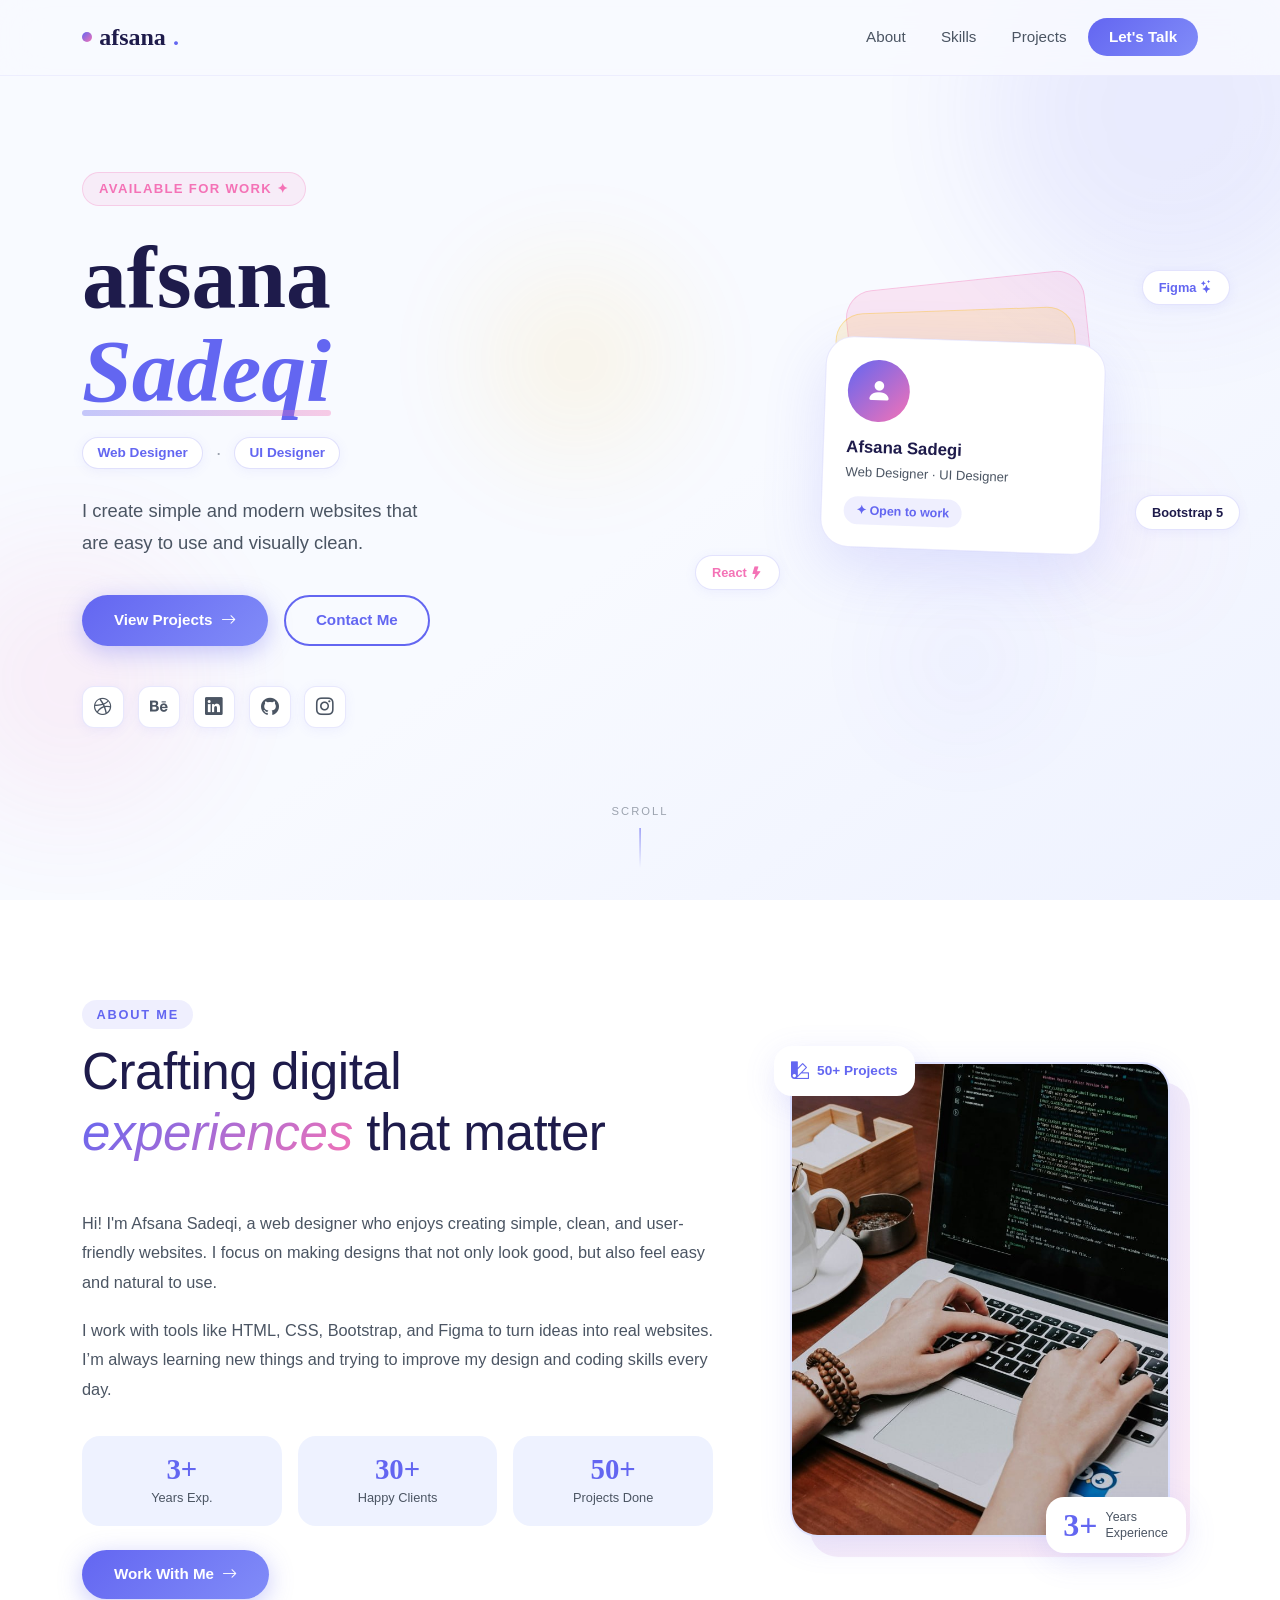
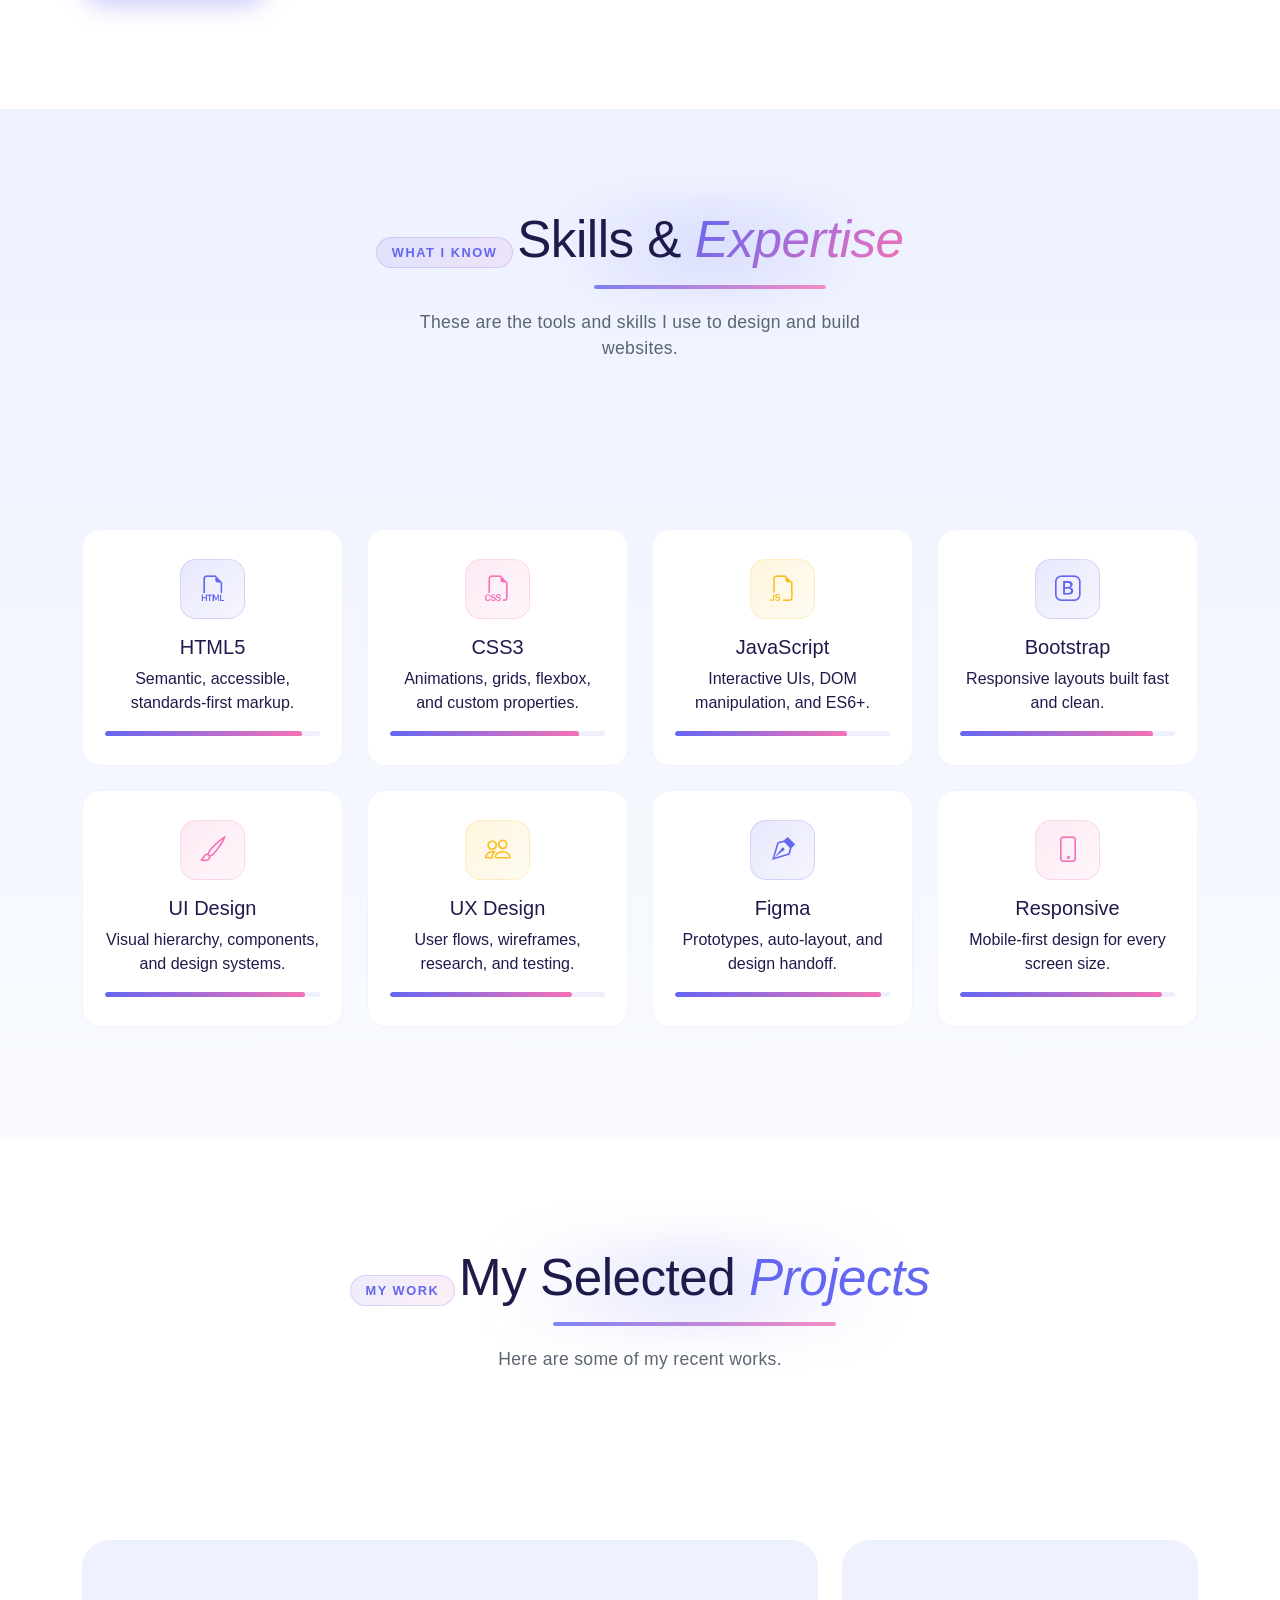
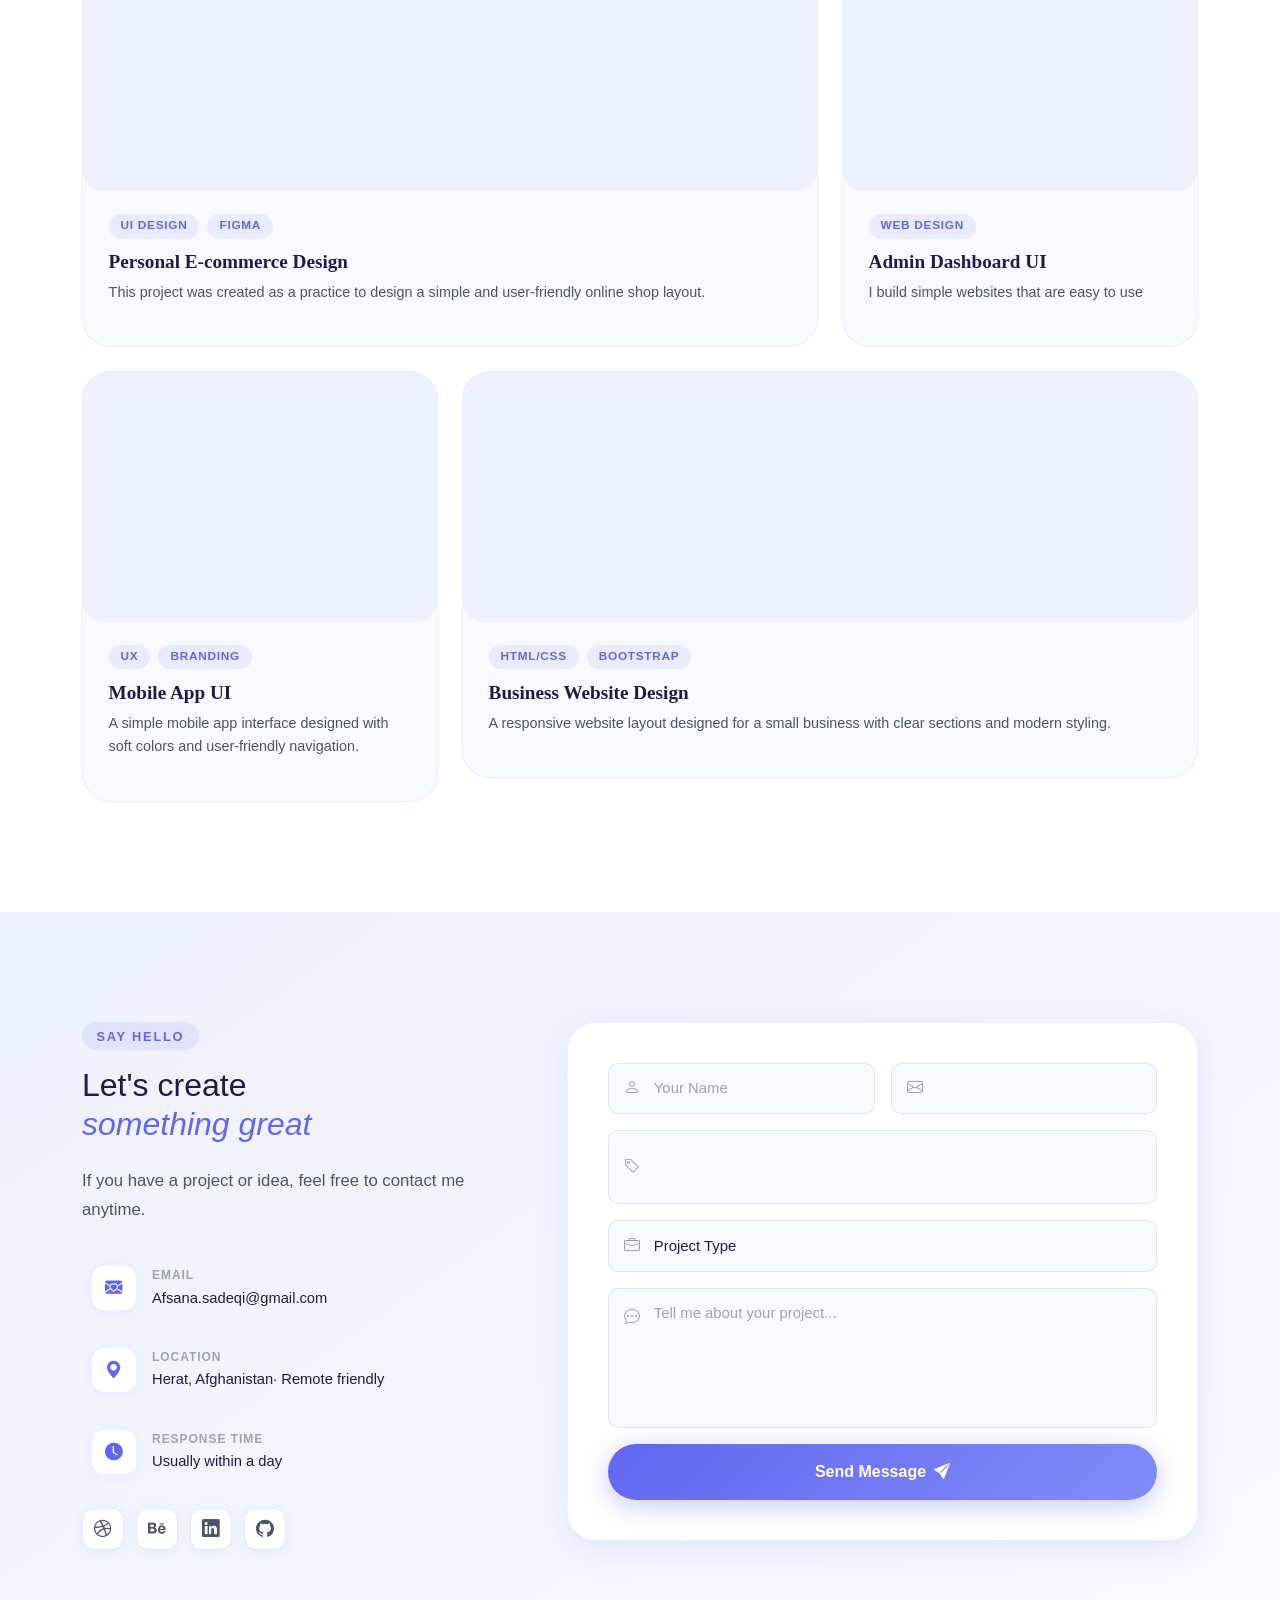
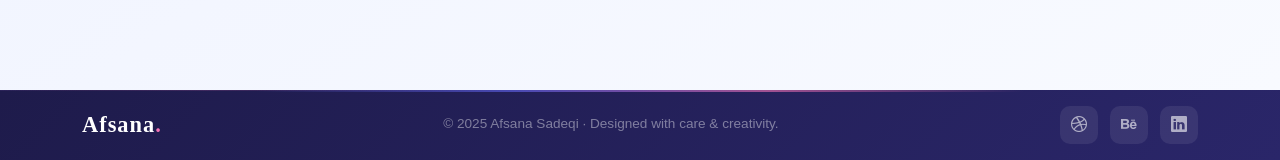
==== commit 7143d3bf: "new videos" ====
--- a/index.html
+++ b/index.html
@@ -3,7 +3,7 @@
 <head>
   <meta charset="UTF-8" />
   <meta name="viewport" content="width=device-width, initial-scale=1.0" />
-  <title>Afsan Sadegi — Web Designer</title>
+  <title>afsana Sadegi — Web Designer</title>
 
   <!-- Bootstrap 5 -->
   <link href="https://cdn.jsdelivr.net/npm/bootstrap@5.3.2/dist/css/bootstrap.min.css" rel="stylesheet" />
@@ -22,7 +22,7 @@
   <nav class="navbar navbar-expand-lg fixed-top" id="mainNav">
     <div class="container">
       <a class="navbar-brand" href="#hero">
-        <span class="brand-dot"></span>Afsan<span class="brand-accent">.</span>
+        <span class="brand-dot"></span>afsana<span class="brand-accent">.</span>
       </a>
       <button class="navbar-toggler" type="button" data-bs-toggle="collapse" data-bs-target="#navMenu">
         <span class="toggler-icon"></span>
@@ -58,7 +58,7 @@
         <div class="col-lg-7 hero-text-col">
           <div class="hero-tag reveal-up">Available for work ✦</div>
           <h1 class="hero-name reveal-up delay-1">
-            Afsan<br />
+            afsana<br />
             <em>Sadeqi</em>
           </h1>
           <div class="hero-title-row reveal-up delay-2">
@@ -103,7 +103,7 @@
                 <i class="bi bi-person-fill"></i>
               </div>
               <div class="hcard-info">
-                <strong>Afsan Sadegi</strong>
+                <strong>Afsana Sadegi</strong>
                 <small>Web Designer · UI Designer</small>
               </div>
               <div class="hcard-badge">✦ Open to work</div>
@@ -136,7 +136,7 @@
           <div class="about-img-wrap">
             <div class="about-img-bg"></div>
             <div class="about-img-frame">
-              <img src="images/afsana.jpg" alt="Afsan Sadeqi" class="about-img" />
+              <img src="images/afsana.jpg" alt="Afsana Sadeqi" class="about-img" />
             </div>
             <div class="about-img-badge">
               <span class="badge-num">3+</span>
@@ -156,7 +156,7 @@
             Crafting digital<br /><em>experiences</em> that matter
           </h2> 
           <p class="about-desc">
-              Hi! I'm Afsan Sadeqi, a web designer who enjoys creating simple, clean, and user-friendly websites. I focus on making designs that not only look good, but also feel easy and natural to use.
+              Hi! I'm Afsana Sadeqi, a web designer who enjoys creating simple, clean, and user-friendly websites. I focus on making designs that not only look good, but also feel easy and natural to use.
              </p>
 
                     <p class="about-desc">
@@ -315,7 +315,7 @@
                 <source src="videos/project1.mp4" type="video/mp4" />
               </video>
               <div class="project-overlay">
-                <a  href="mailto:afsan.sadeqi@gmail.com"  class="project-link-btn"><i class="bi bi-arrow-up-right"></i></a>
+                <a  href="mailto:afsana.sadeqi@gmail.com"  class="project-link-btn"><i class="bi bi-arrow-up-right"></i></a>
               </div>
             </div>
             <div class="project-info">
@@ -340,7 +340,7 @@
                      </video>
 
               <div class="project-overlay">
-                <a href="mailto:afsan.sadeqi@gmail.com" class="project-link-btn"><i class="bi bi-arrow-up-right"></i></a>
+                <a href="mailto:afsana.sadeqi@gmail.com" class="project-link-btn"><i class="bi bi-arrow-up-right"></i></a>
               </div>
             </div>
             <div class="project-info">
@@ -363,7 +363,7 @@
                 <source src="videos/project3.mp4" type="video/mp4" />
               </video>
               <div class="project-overlay">
-                <a href="mailto:afsan.sadeqi@gmail.com" class="project-link-btn"><i class="bi bi-arrow-up-right"></i></a>
+                <a href="mailto:afsana.sadeqi@gmail.com" class="project-link-btn"><i class="bi bi-arrow-up-right"></i></a>
               </div>
             </div>
             <div class="project-info">
@@ -387,7 +387,7 @@
                 <source src="videos/project4.mp4" type="video/mp4" />
               </video>
               <div class="project-overlay">
-                <a href="mailto:afsan.sadeqi@gmail.com"  class="project-link-btn"><i class="bi bi-arrow-up-right"></i></a>
+                <a href="mailto:afsana.sadeqi@gmail.com"  class="project-link-btn"><i class="bi bi-arrow-up-right"></i></a>
               </div>
             </div>
             <div class="project-info">
@@ -425,7 +425,7 @@
               <div class="ci-icon"><i class="bi bi-envelope-heart-fill"></i></div>
               <div>
                 <span class="ci-label">Email</span>
-                <span class="ci-val">Afsan.sadeqi@gmail.com</span>
+                <span class="ci-val">Afsana.sadeqi@gmail.com</span>
               </div>
             </div>
             <div class="contact-info-item">
@@ -445,10 +445,10 @@
           </div>
 
           <div class="contact-socials mt-4">
-            <a href="mailto:afsan.sadeqi@gmail.com" class="social-link"><i class="bi bi-dribbble"></i></a>
-            <a href="mailto:afsan.sadeqi@gmail.com" class="social-link"><i class="bi bi-behance"></i></a>
-            <a href="mailto:afsan.sadeqi@gmail.com" class="social-link"><i class="bi bi-linkedin"></i></a>
-            <a href="mailto:afsan.sadeqi@gmail.com" class="social-link"><i class="bi bi-github"></i></a>
+            <a href="mailto:afsana.sadeqi@gmail.com" class="social-link"><i class="bi bi-dribbble"></i></a>
+            <a href="mailto:afsana.sadeqi@gmail.com" class="social-link"><i class="bi bi-behance"></i></a>
+            <a href="mailto:afsana.sadeqi@gmail.com" class="social-link"><i class="bi bi-linkedin"></i></a>
+            <a href="mailto:afsana.sadeqi@gmail.com" class="social-link"><i class="bi bi-github"></i></a>
           </div>
         </div>
 
@@ -517,12 +517,12 @@
   <footer class="site-footer">
     <div class="container">
       <div class="footer-inner">
-        <div class="footer-brand">Afsan<span>.</span></div>
-        <p class="footer-copy">© 2025 Afsan Sadeqi · Designed with care &amp; creativity.</p>
+        <div class="footer-brand">Afsana<span>.</span></div>
+        <p class="footer-copy">© 2025 Afsana Sadeqi · Designed with care &amp; creativity.</p>
         <div class="footer-socials">
-          <a href="mailto:afsan.sadeqi@gmail.com" aria-label="Dribbble"><i class="bi bi-dribbble"></i></a>
-          <a  href="mailto:afsan.sadeqi@gmail.com"  aria-label="Behance"><i class="bi bi-behance"></i></a>
-          <a  href="mailto:afsan.sadeqi@gmail.com"    aria-label="LinkedIn"><i class="bi bi-linkedin"></i></a>
+          <a href="mailto:afsana.sadeqi@gmail.com" aria-label="Dribbble"><i class="bi bi-dribbble"></i></a>
+          <a  href="mailto:afsana.sadeqi@gmail.com"  aria-label="Behance"><i class="bi bi-behance"></i></a>
+          <a  href="mailto:afsana.sadeqi@gmail.com"    aria-label="LinkedIn"><i class="bi bi-linkedin"></i></a>
         </div>
       </div>
     </div>
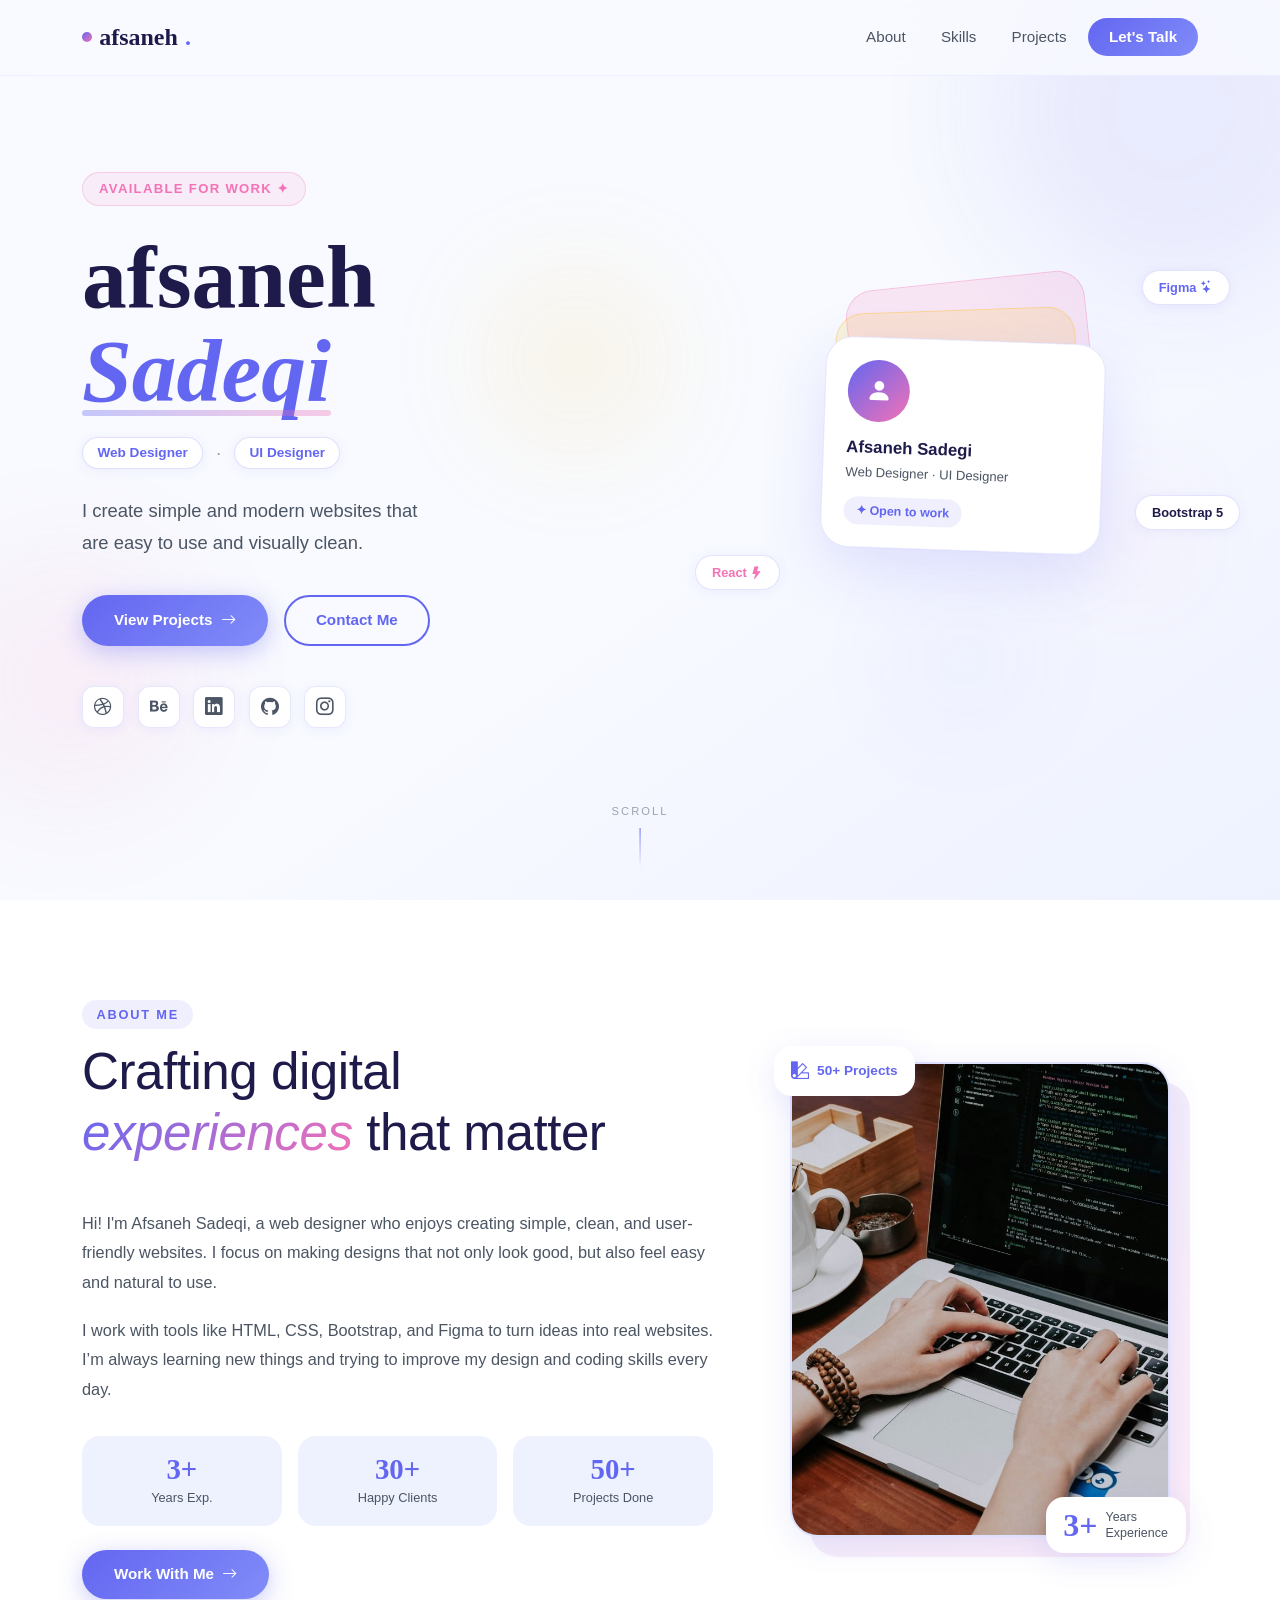
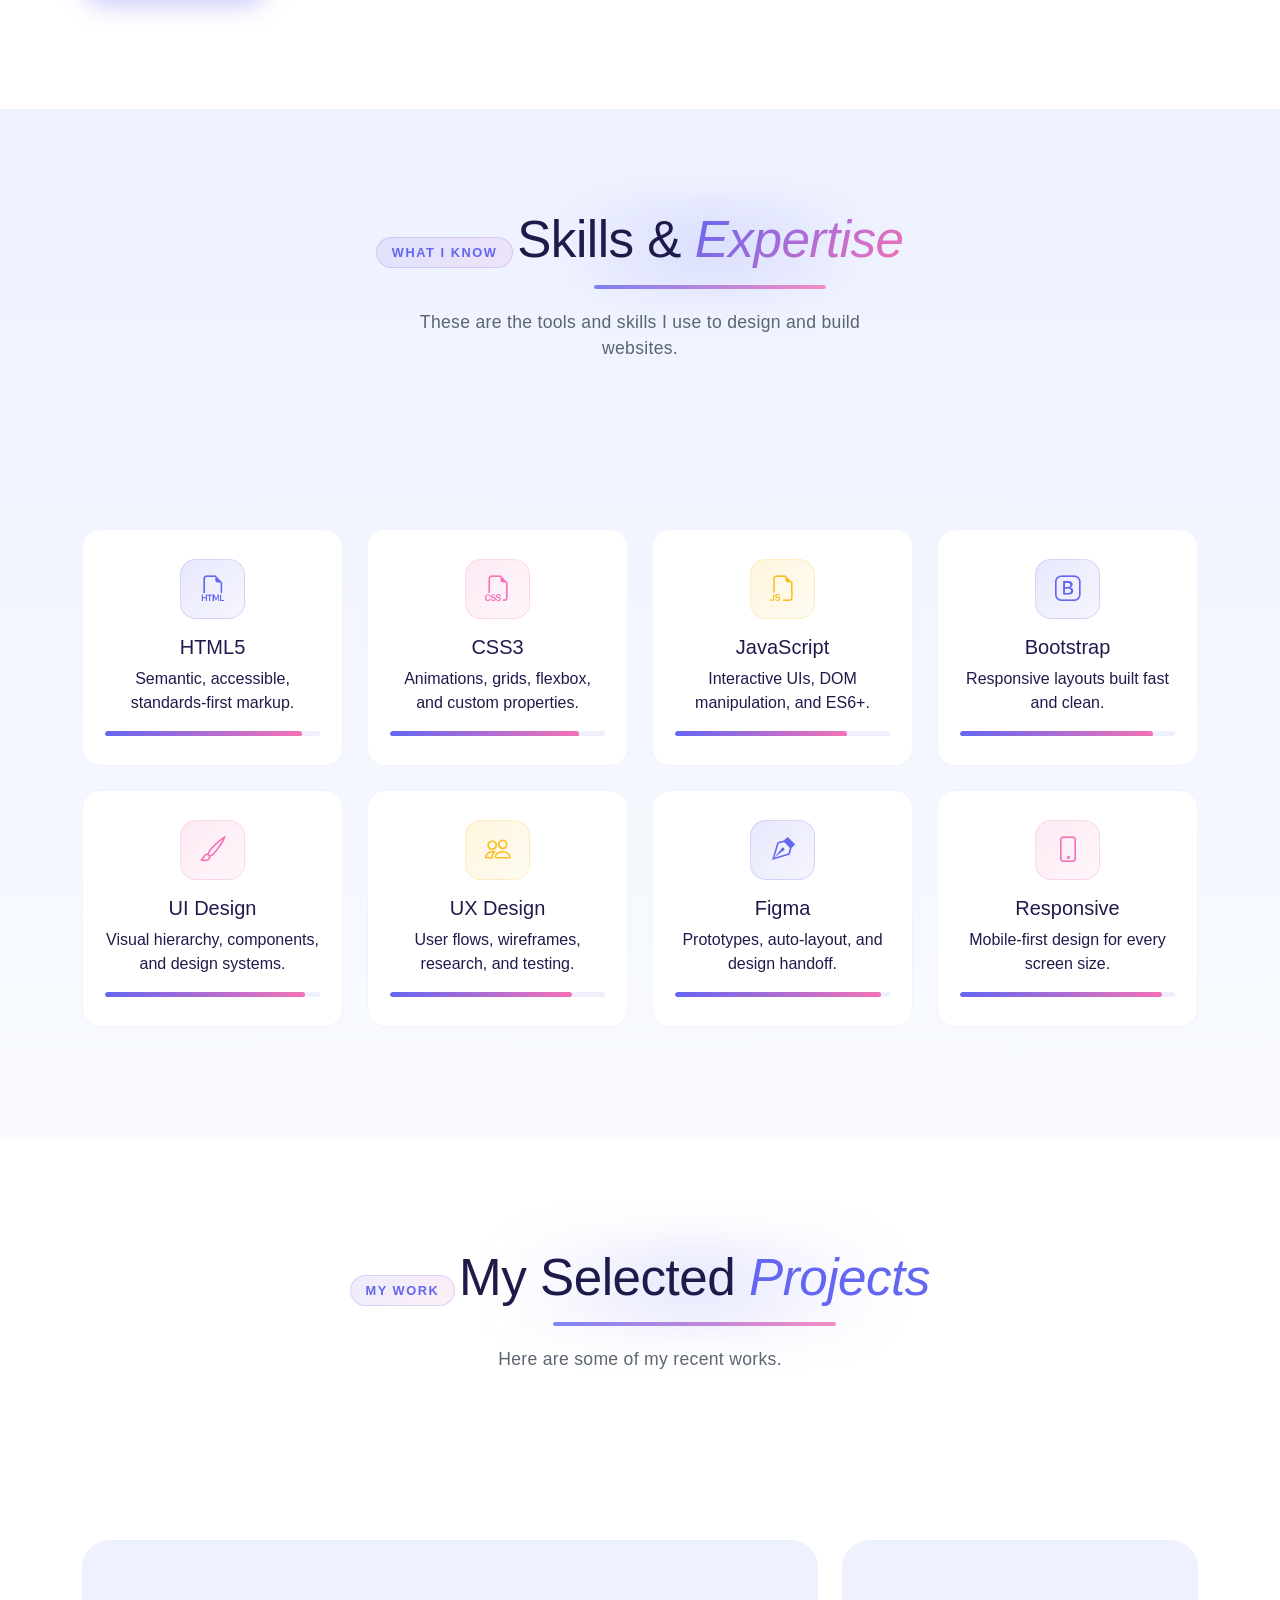
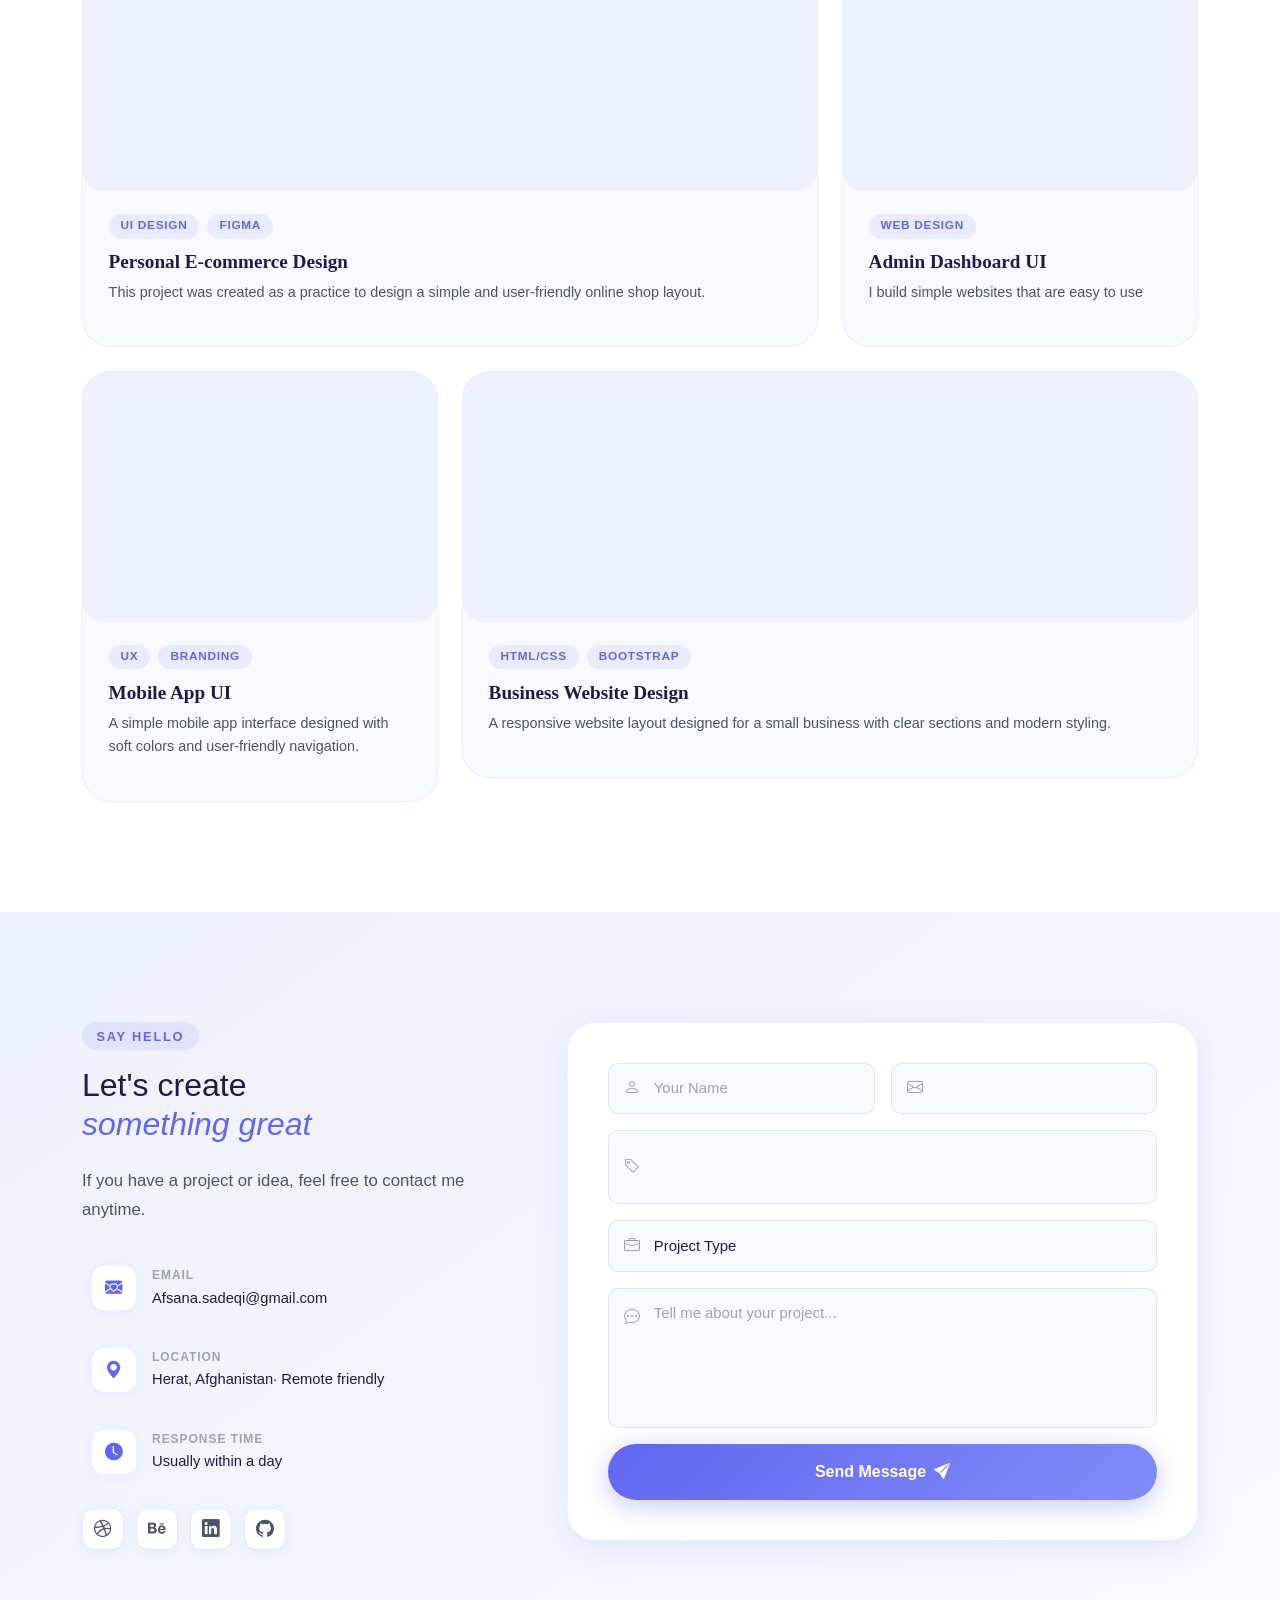
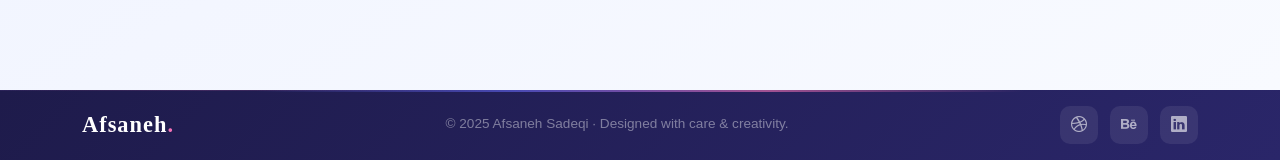
==== commit e6902e35: "index nem Co-authored-by: Copilot <copilot@github.com>" ====
--- a/index.html
+++ b/index.html
@@ -3,7 +3,7 @@
 <head>
   <meta charset="UTF-8" />
   <meta name="viewport" content="width=device-width, initial-scale=1.0" />
-  <title>afsana Sadegi — Web Designer</title>
+  <title>afsaneh Sadegi — Web Designer</title>
 
   <!-- Bootstrap 5 -->
   <link href="https://cdn.jsdelivr.net/npm/bootstrap@5.3.2/dist/css/bootstrap.min.css" rel="stylesheet" />
@@ -22,7 +22,7 @@
   <nav class="navbar navbar-expand-lg fixed-top" id="mainNav">
     <div class="container">
       <a class="navbar-brand" href="#hero">
-        <span class="brand-dot"></span>afsana<span class="brand-accent">.</span>
+        <span class="brand-dot"></span>afsaneh<span class="brand-accent">.</span>
       </a>
       <button class="navbar-toggler" type="button" data-bs-toggle="collapse" data-bs-target="#navMenu">
         <span class="toggler-icon"></span>
@@ -58,7 +58,7 @@
         <div class="col-lg-7 hero-text-col">
           <div class="hero-tag reveal-up">Available for work ✦</div>
           <h1 class="hero-name reveal-up delay-1">
-            afsana<br />
+            afsaneh<br />
             <em>Sadeqi</em>
           </h1>
           <div class="hero-title-row reveal-up delay-2">
@@ -103,7 +103,7 @@
                 <i class="bi bi-person-fill"></i>
               </div>
               <div class="hcard-info">
-                <strong>Afsana Sadegi</strong>
+                <strong>Afsaneh Sadegi</strong>
                 <small>Web Designer · UI Designer</small>
               </div>
               <div class="hcard-badge">✦ Open to work</div>
@@ -136,7 +136,7 @@
           <div class="about-img-wrap">
             <div class="about-img-bg"></div>
             <div class="about-img-frame">
-              <img src="images/afsana.jpg" alt="Afsana Sadeqi" class="about-img" />
+              <img src="images/afsana.jpg" alt="Afsaneh Sadeqi" class="about-img" />
             </div>
             <div class="about-img-badge">
               <span class="badge-num">3+</span>
@@ -156,7 +156,7 @@
             Crafting digital<br /><em>experiences</em> that matter
           </h2> 
           <p class="about-desc">
-              Hi! I'm Afsana Sadeqi, a web designer who enjoys creating simple, clean, and user-friendly websites. I focus on making designs that not only look good, but also feel easy and natural to use.
+              Hi! I'm Afsaneh Sadeqi, a web designer who enjoys creating simple, clean, and user-friendly websites. I focus on making designs that not only look good, but also feel easy and natural to use.
              </p>
 
                     <p class="about-desc">
@@ -348,7 +348,7 @@
                 <span class="ptag">Web Design</span>
               </div>
          
-                     <h4>Admin Dashboard UI</h4>
+                     <h4>Admin Dashboard UI </h4>
                     <p>I build simple websites that are easy to use</p> 
 
             </div>
@@ -517,8 +517,8 @@
   <footer class="site-footer">
     <div class="container">
       <div class="footer-inner">
-        <div class="footer-brand">Afsana<span>.</span></div>
-        <p class="footer-copy">© 2025 Afsana Sadeqi · Designed with care &amp; creativity.</p>
+        <div class="footer-brand">Afsaneh<span>.</span></div>
+        <p class="footer-copy">© 2025 Afsaneh Sadeqi · Designed with care &amp; creativity.</p>
         <div class="footer-socials">
           <a href="mailto:afsana.sadeqi@gmail.com" aria-label="Dribbble"><i class="bi bi-dribbble"></i></a>
           <a  href="mailto:afsana.sadeqi@gmail.com"  aria-label="Behance"><i class="bi bi-behance"></i></a>
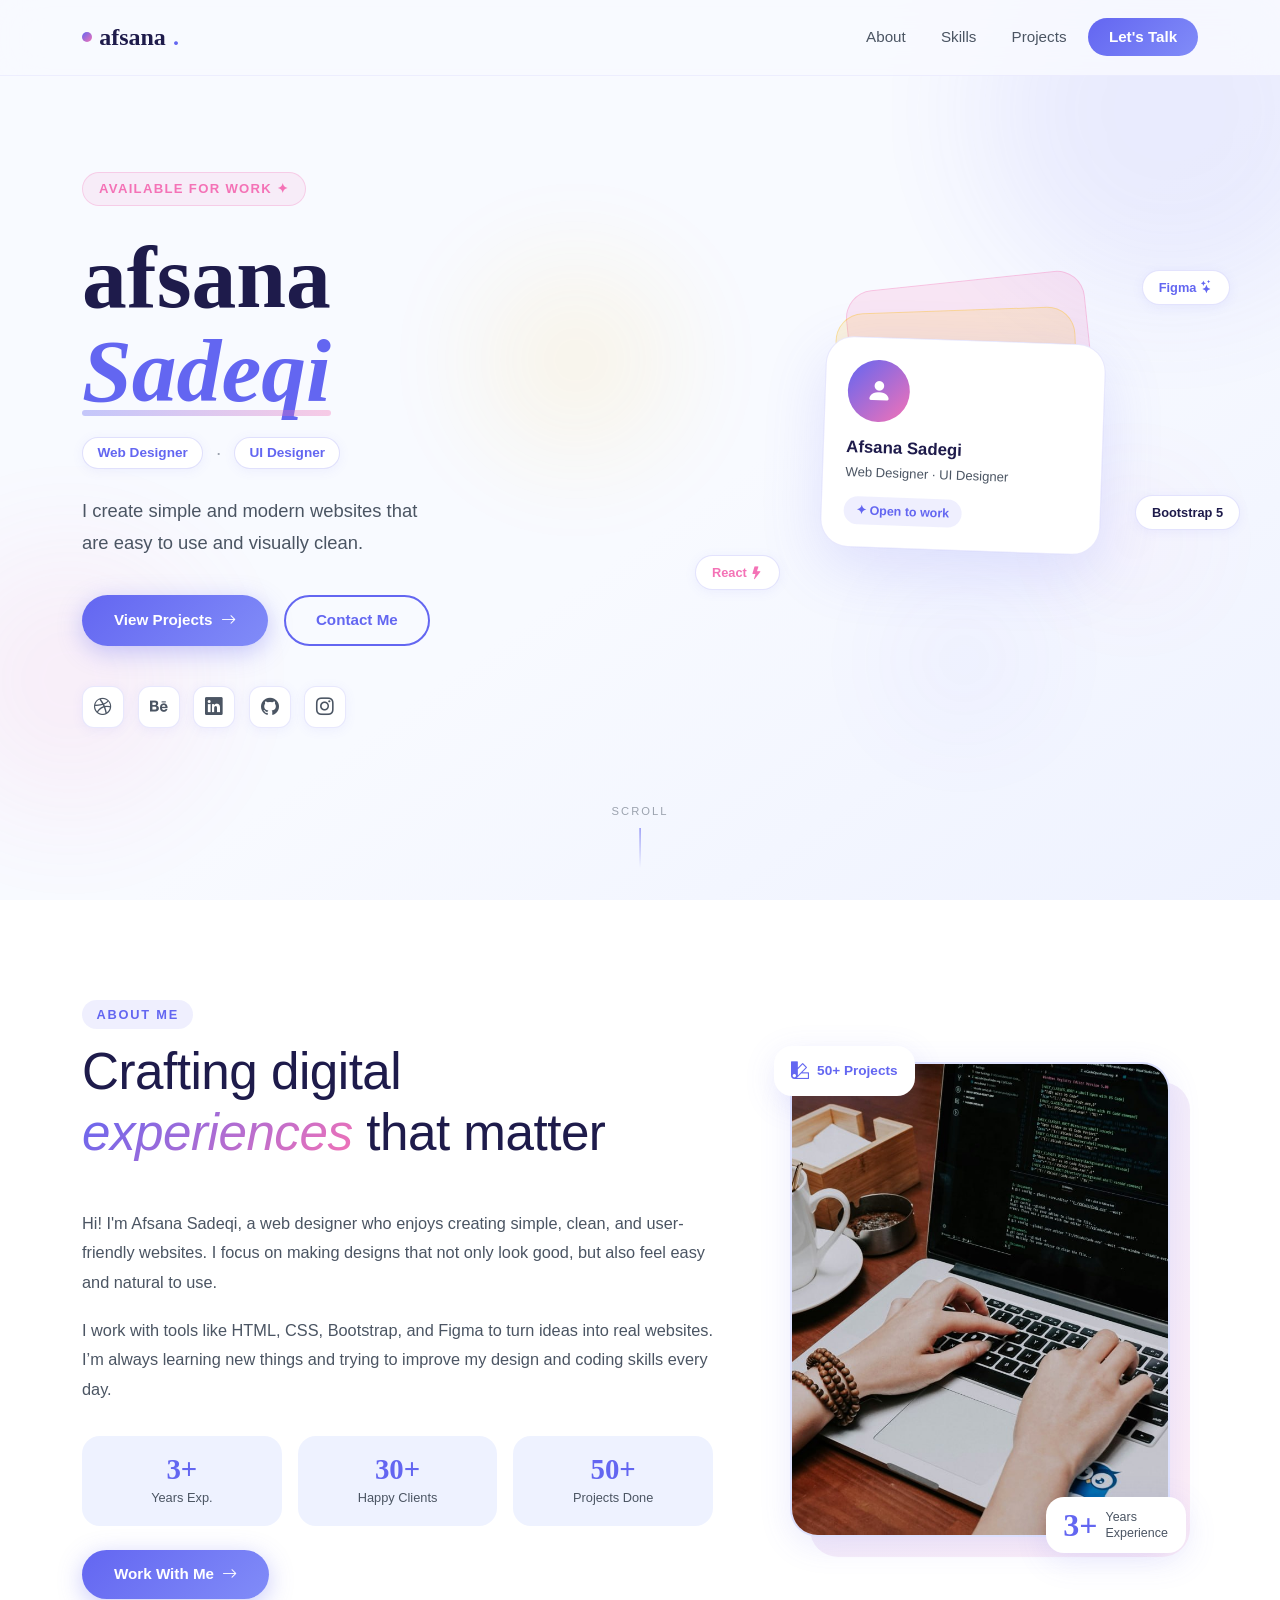
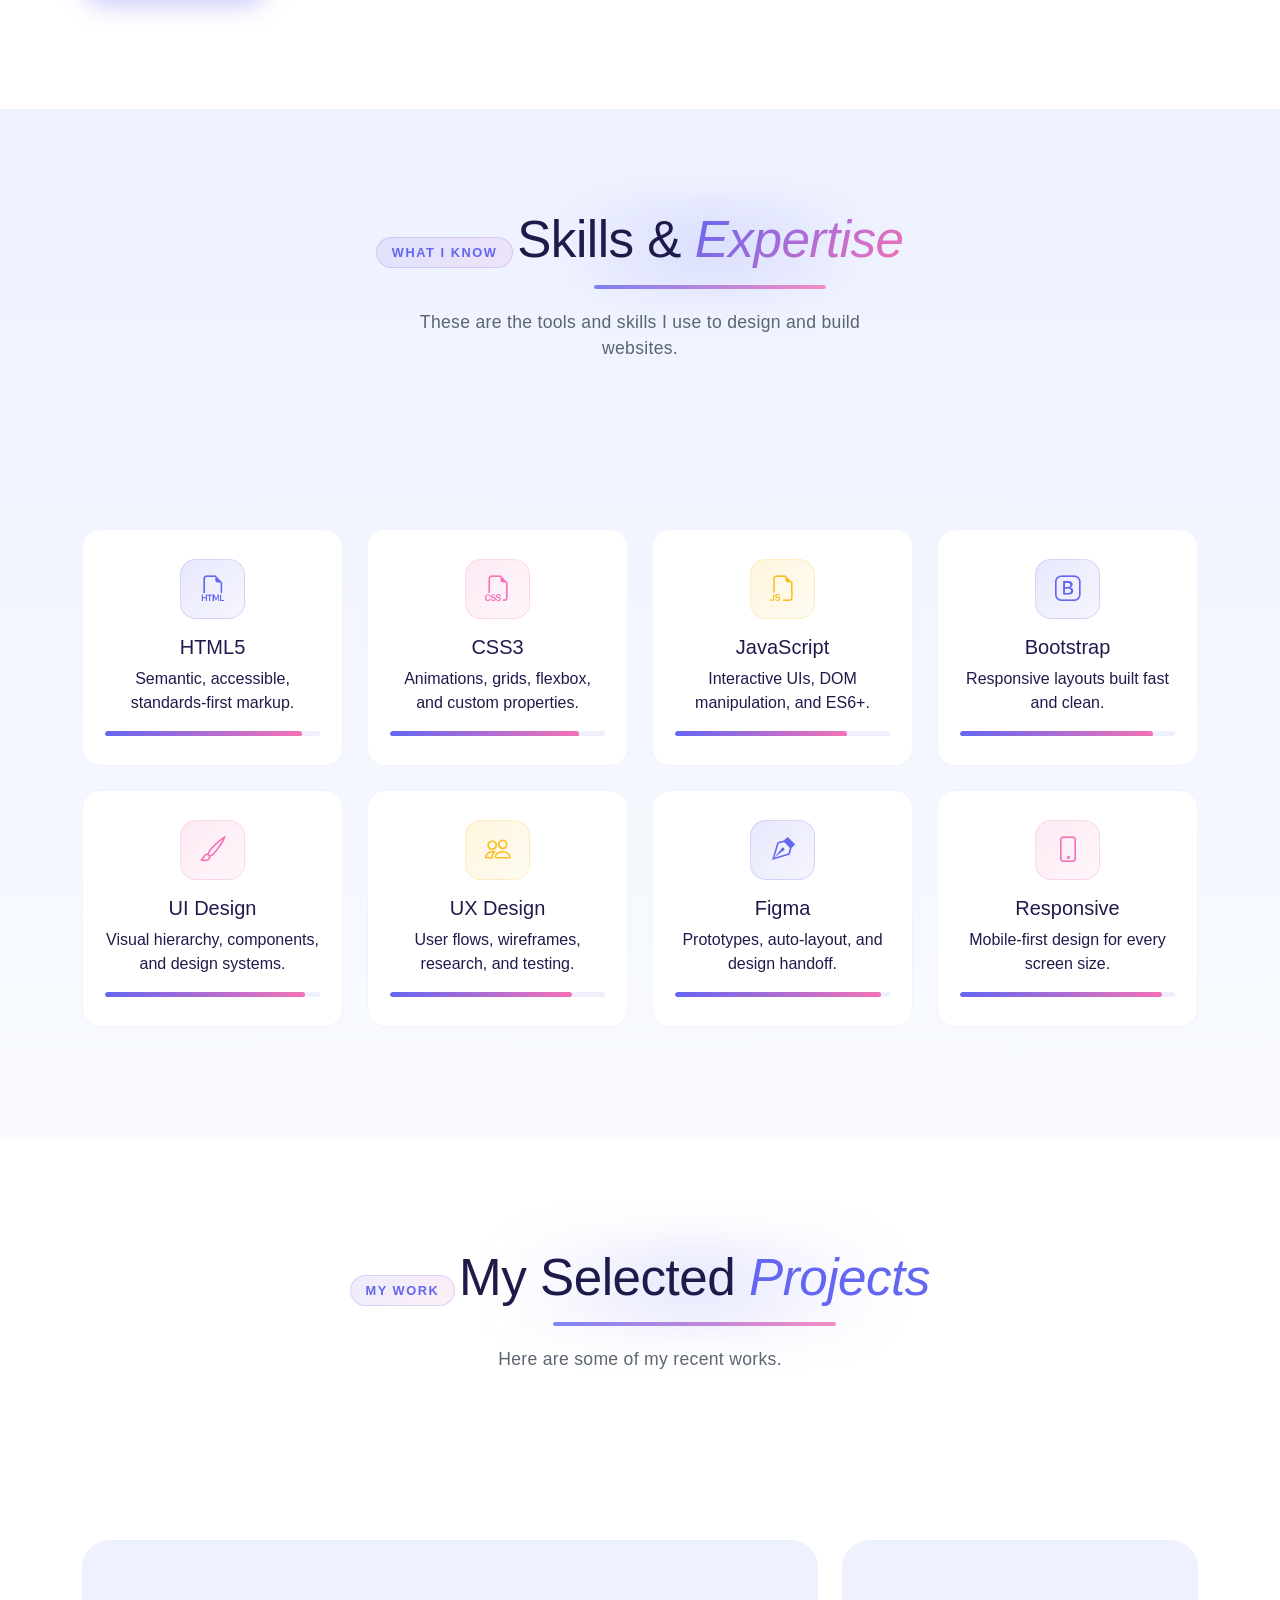
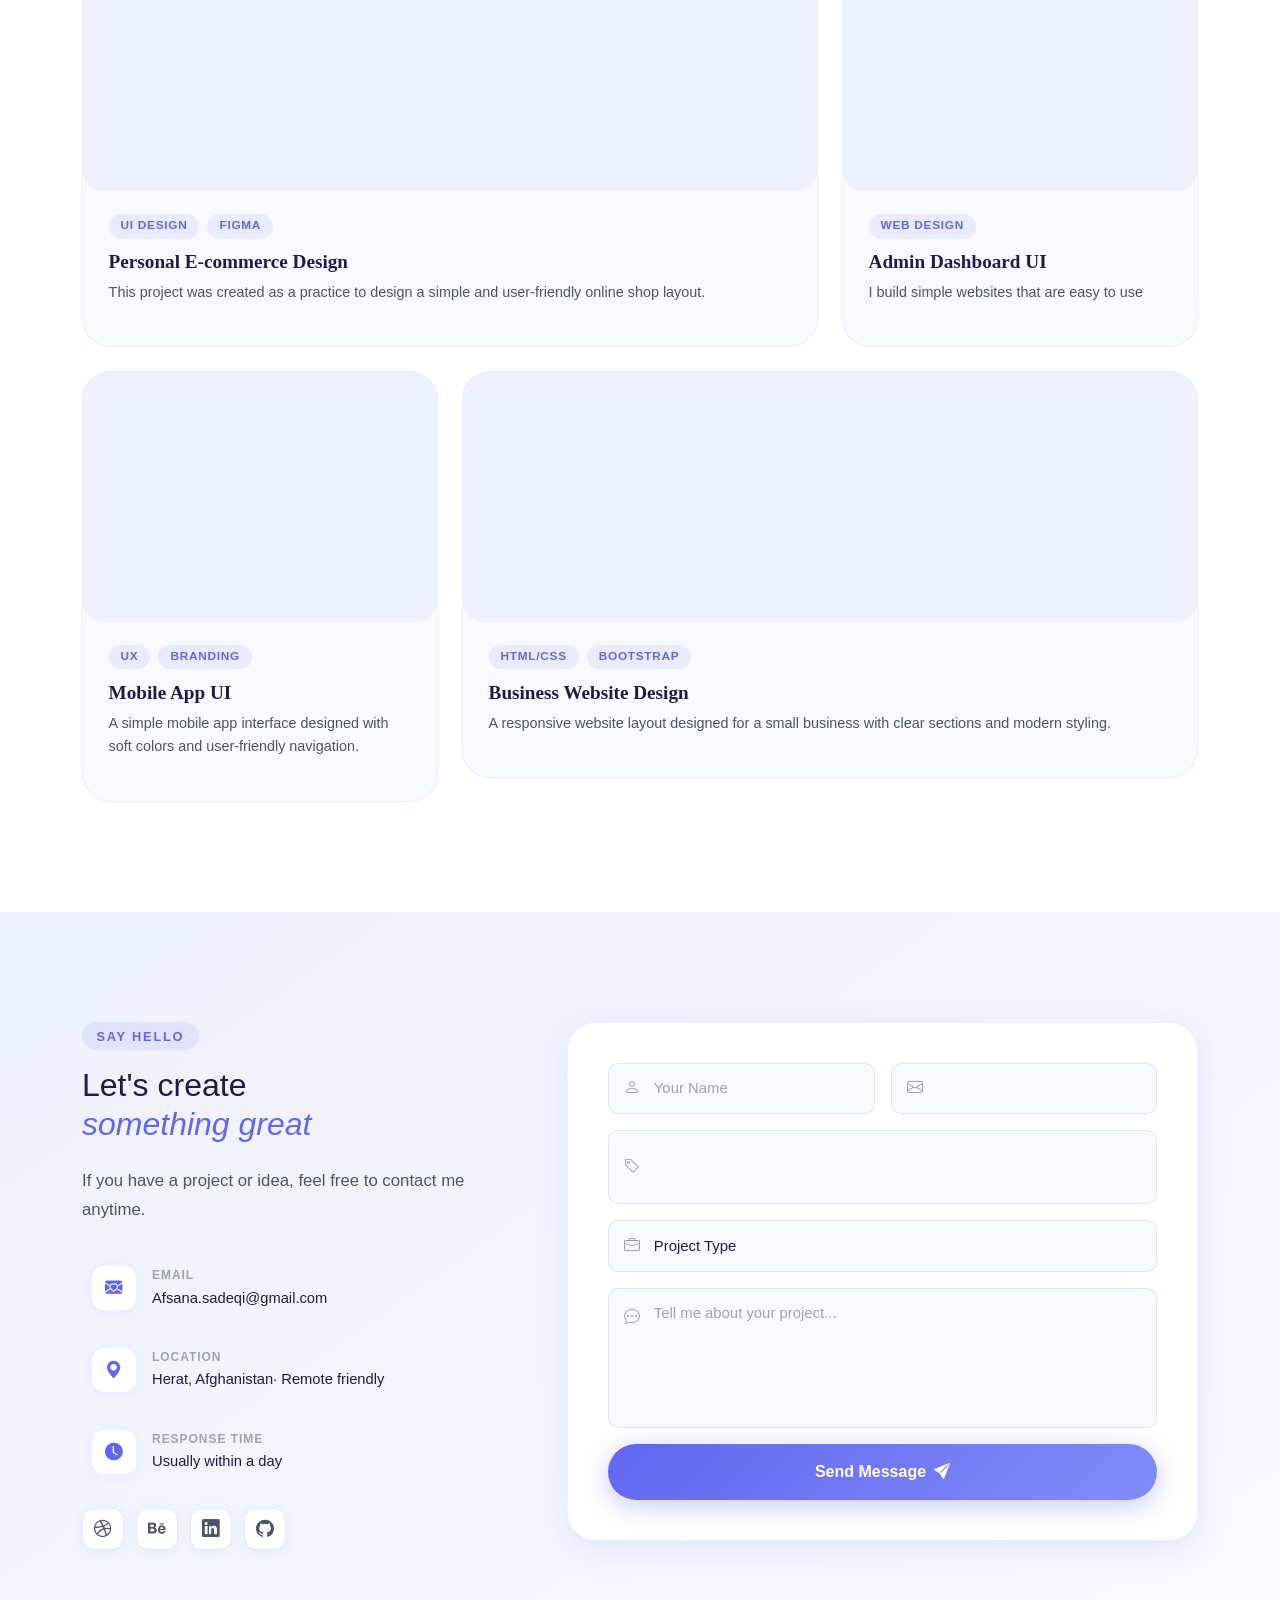
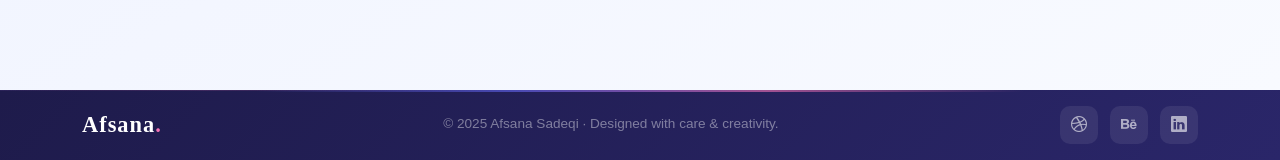
==== commit e80cfdbd: "index new2" ====
--- a/index.html
+++ b/index.html
@@ -3,7 +3,7 @@
 <head>
   <meta charset="UTF-8" />
   <meta name="viewport" content="width=device-width, initial-scale=1.0" />
-  <title>afsaneh Sadegi — Web Designer</title>
+  <title>afsana Sadegi — Web Designer</title>
 
   <!-- Bootstrap 5 -->
   <link href="https://cdn.jsdelivr.net/npm/bootstrap@5.3.2/dist/css/bootstrap.min.css" rel="stylesheet" />
@@ -22,7 +22,7 @@
   <nav class="navbar navbar-expand-lg fixed-top" id="mainNav">
     <div class="container">
       <a class="navbar-brand" href="#hero">
-        <span class="brand-dot"></span>afsaneh<span class="brand-accent">.</span>
+        <span class="brand-dot"></span>afsana<span class="brand-accent">.</span>
       </a>
       <button class="navbar-toggler" type="button" data-bs-toggle="collapse" data-bs-target="#navMenu">
         <span class="toggler-icon"></span>
@@ -58,7 +58,7 @@
         <div class="col-lg-7 hero-text-col">
           <div class="hero-tag reveal-up">Available for work ✦</div>
           <h1 class="hero-name reveal-up delay-1">
-            afsaneh<br />
+            afsana<br />
             <em>Sadeqi</em>
           </h1>
           <div class="hero-title-row reveal-up delay-2">
@@ -103,7 +103,7 @@
                 <i class="bi bi-person-fill"></i>
               </div>
               <div class="hcard-info">
-                <strong>Afsaneh Sadegi</strong>
+                <strong>Afsana Sadegi</strong>
                 <small>Web Designer · UI Designer</small>
               </div>
               <div class="hcard-badge">✦ Open to work</div>
@@ -136,7 +136,7 @@
           <div class="about-img-wrap">
             <div class="about-img-bg"></div>
             <div class="about-img-frame">
-              <img src="images/afsana.jpg" alt="Afsaneh Sadeqi" class="about-img" />
+              <img src="images/afsana.jpg" alt="Afsana Sadeqi" class="about-img" />
             </div>
             <div class="about-img-badge">
               <span class="badge-num">3+</span>
@@ -156,7 +156,7 @@
             Crafting digital<br /><em>experiences</em> that matter
           </h2> 
           <p class="about-desc">
-              Hi! I'm Afsaneh Sadeqi, a web designer who enjoys creating simple, clean, and user-friendly websites. I focus on making designs that not only look good, but also feel easy and natural to use.
+              Hi! I'm Afsana Sadeqi, a web designer who enjoys creating simple, clean, and user-friendly websites. I focus on making designs that not only look good, but also feel easy and natural to use.
              </p>
 
                     <p class="about-desc">
@@ -517,8 +517,8 @@
   <footer class="site-footer">
     <div class="container">
       <div class="footer-inner">
-        <div class="footer-brand">Afsaneh<span>.</span></div>
-        <p class="footer-copy">© 2025 Afsaneh Sadeqi · Designed with care &amp; creativity.</p>
+        <div class="footer-brand">Afsana<span>.</span></div>
+        <p class="footer-copy">© 2025 Afsana Sadeqi · Designed with care &amp; creativity.</p>
         <div class="footer-socials">
           <a href="mailto:afsana.sadeqi@gmail.com" aria-label="Dribbble"><i class="bi bi-dribbble"></i></a>
           <a  href="mailto:afsana.sadeqi@gmail.com"  aria-label="Behance"><i class="bi bi-behance"></i></a>
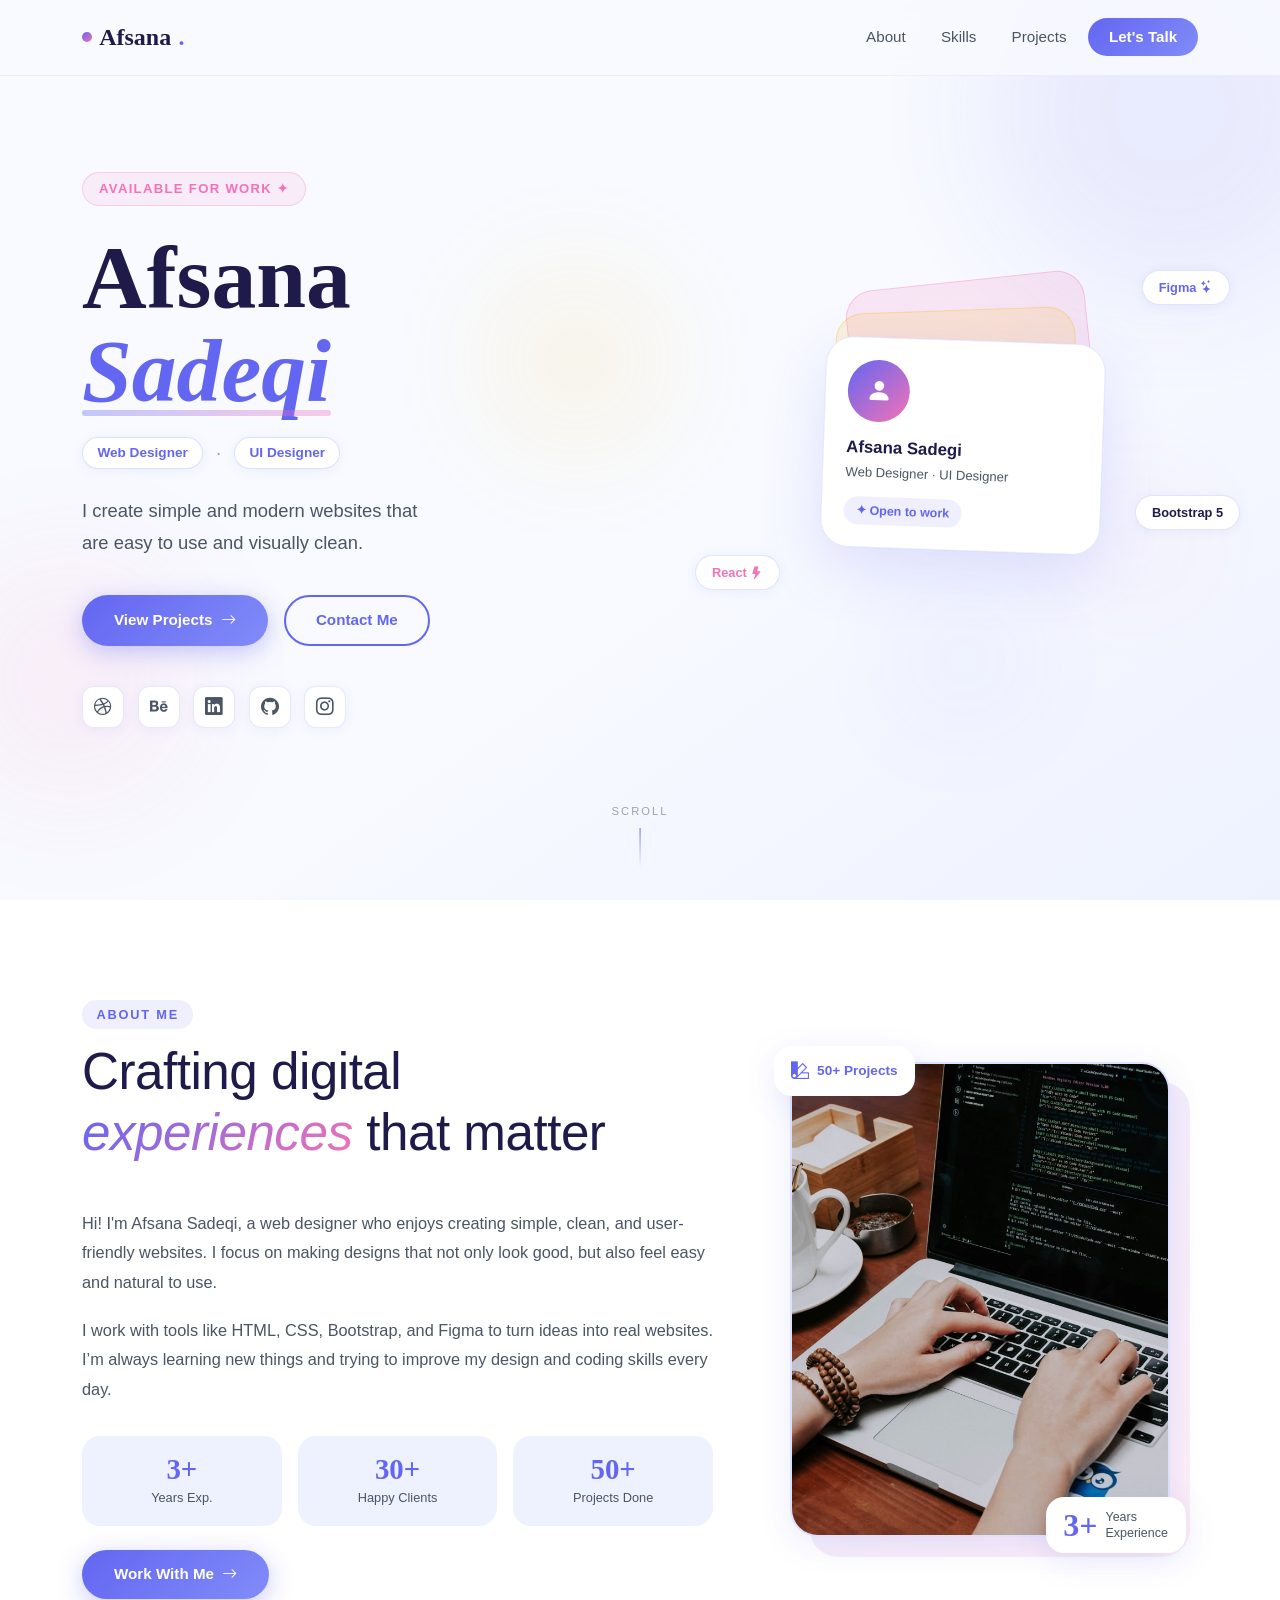
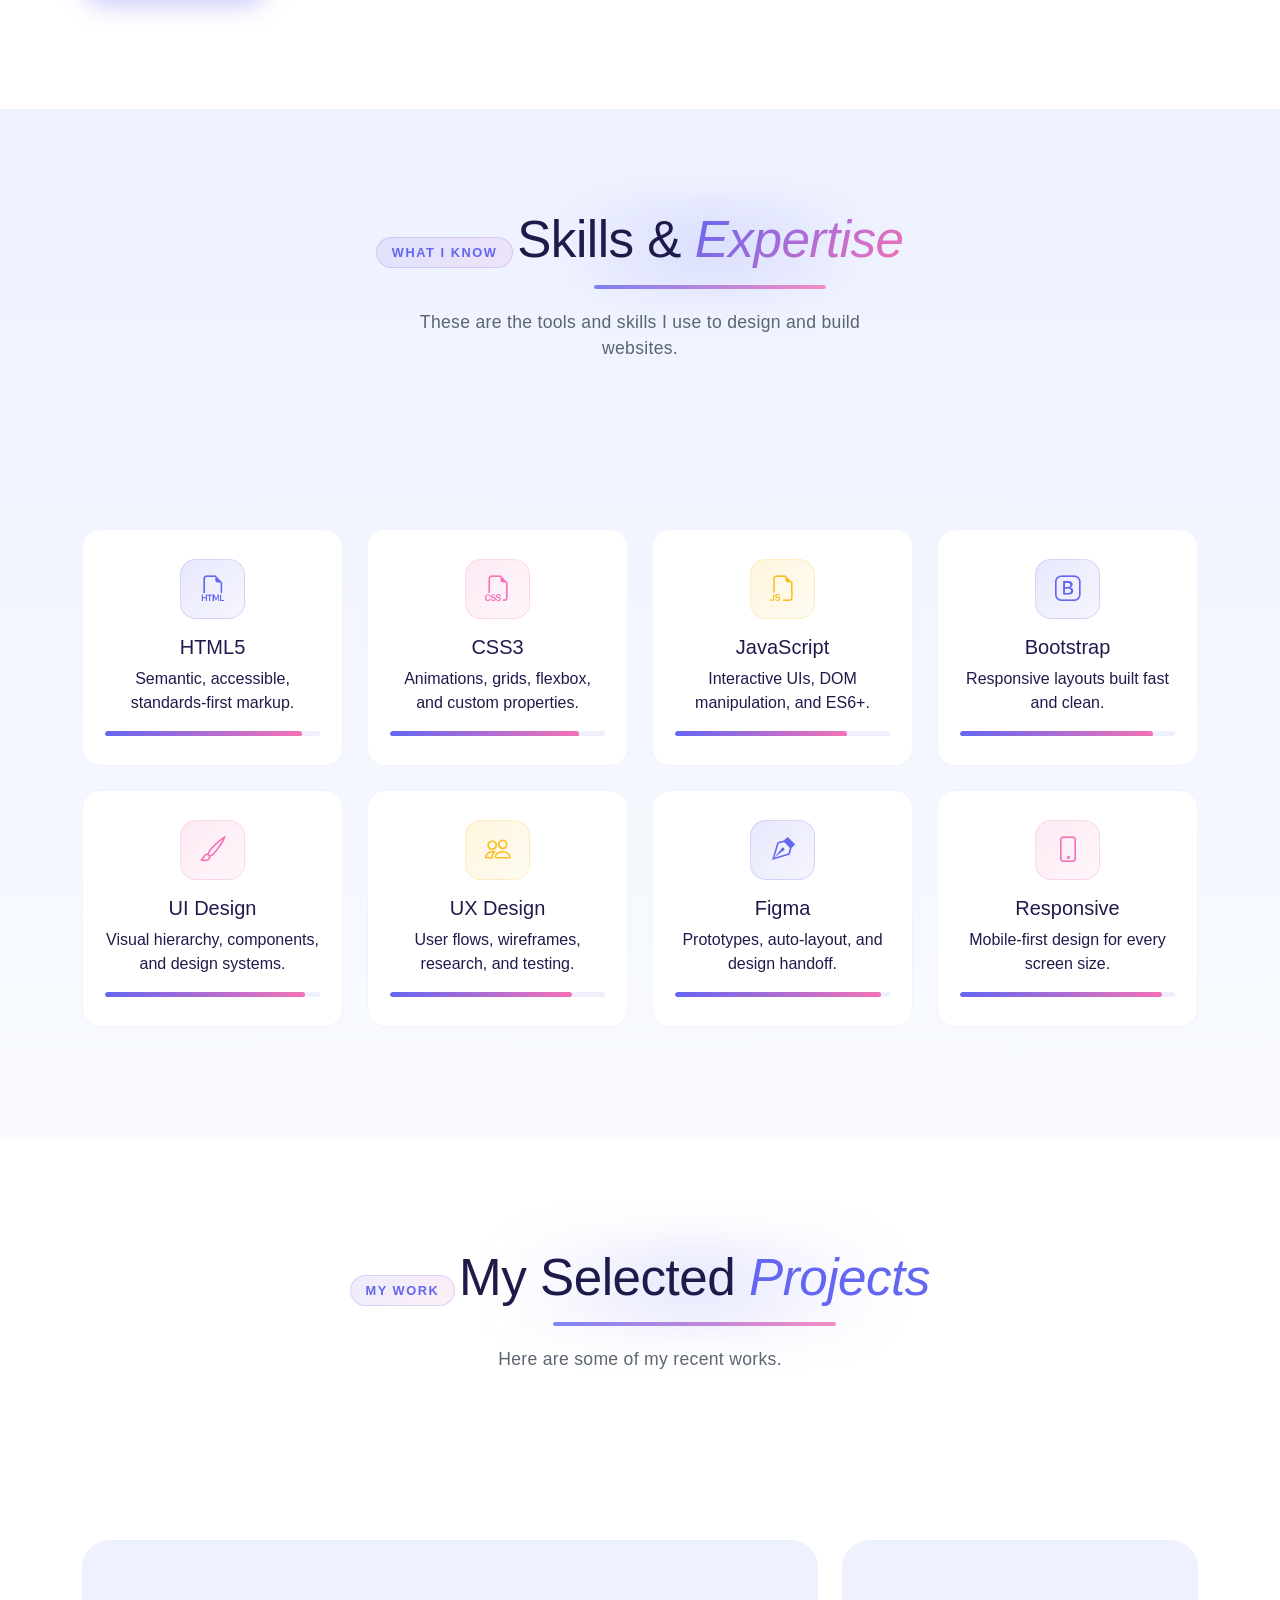
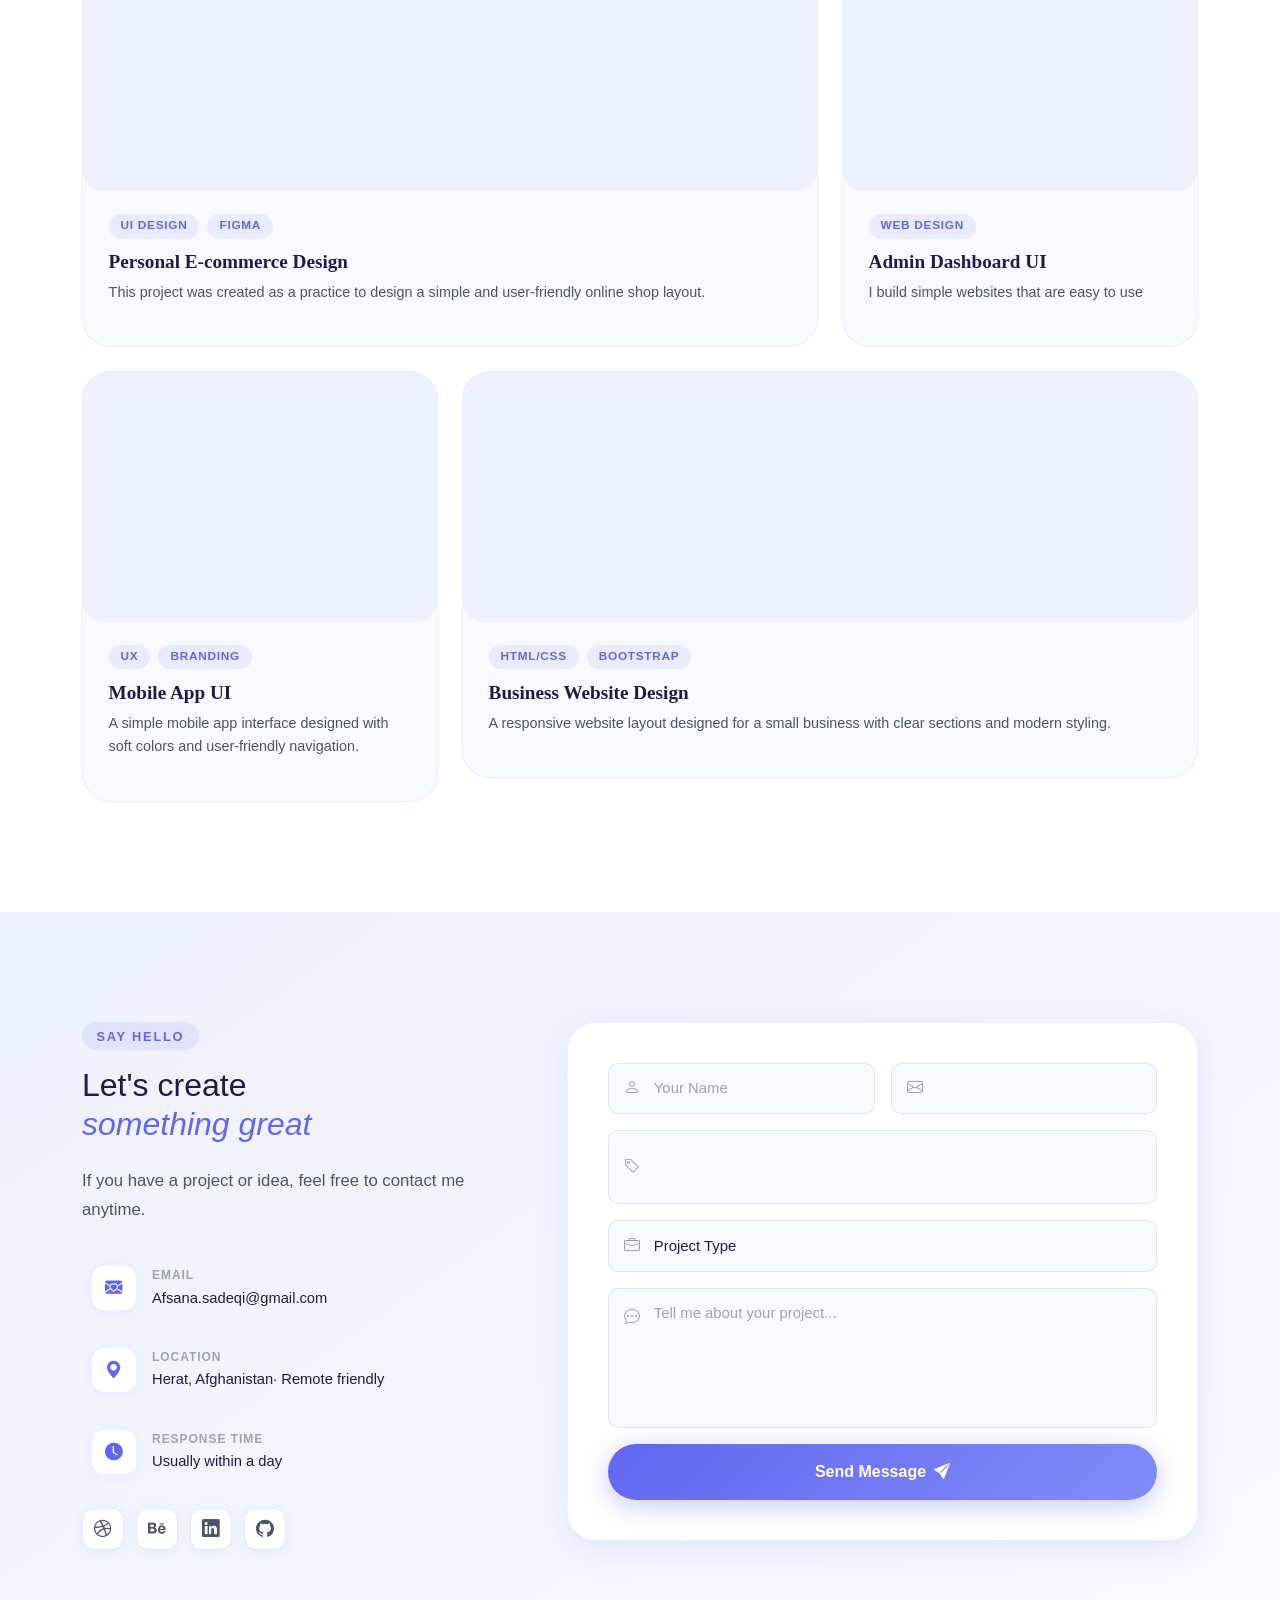
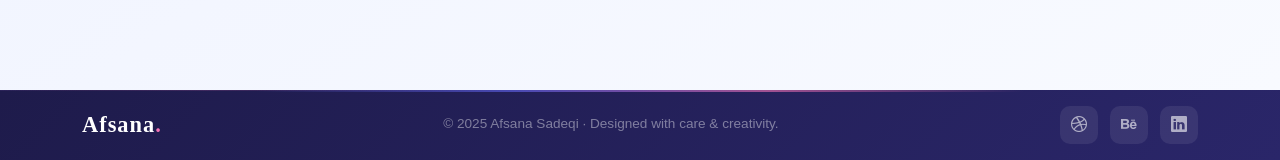
==== commit 57e43be7: "index.html" ====
--- a/index.html
+++ b/index.html
@@ -3,7 +3,7 @@
 <head>
   <meta charset="UTF-8" />
   <meta name="viewport" content="width=device-width, initial-scale=1.0" />
-  <title>afsana Sadegi — Web Designer</title>
+  <title>Afsana Sadegi — Web Designer</title>
 
   <!-- Bootstrap 5 -->
   <link href="https://cdn.jsdelivr.net/npm/bootstrap@5.3.2/dist/css/bootstrap.min.css" rel="stylesheet" />
@@ -22,7 +22,7 @@
   <nav class="navbar navbar-expand-lg fixed-top" id="mainNav">
     <div class="container">
       <a class="navbar-brand" href="#hero">
-        <span class="brand-dot"></span>afsana<span class="brand-accent">.</span>
+        <span class="brand-dot"></span>Afsana<span class="brand-accent">.</span>
       </a>
       <button class="navbar-toggler" type="button" data-bs-toggle="collapse" data-bs-target="#navMenu">
         <span class="toggler-icon"></span>
@@ -58,7 +58,7 @@
         <div class="col-lg-7 hero-text-col">
           <div class="hero-tag reveal-up">Available for work ✦</div>
           <h1 class="hero-name reveal-up delay-1">
-            afsana<br />
+            Afsana<br />
             <em>Sadeqi</em>
           </h1>
           <div class="hero-title-row reveal-up delay-2">
